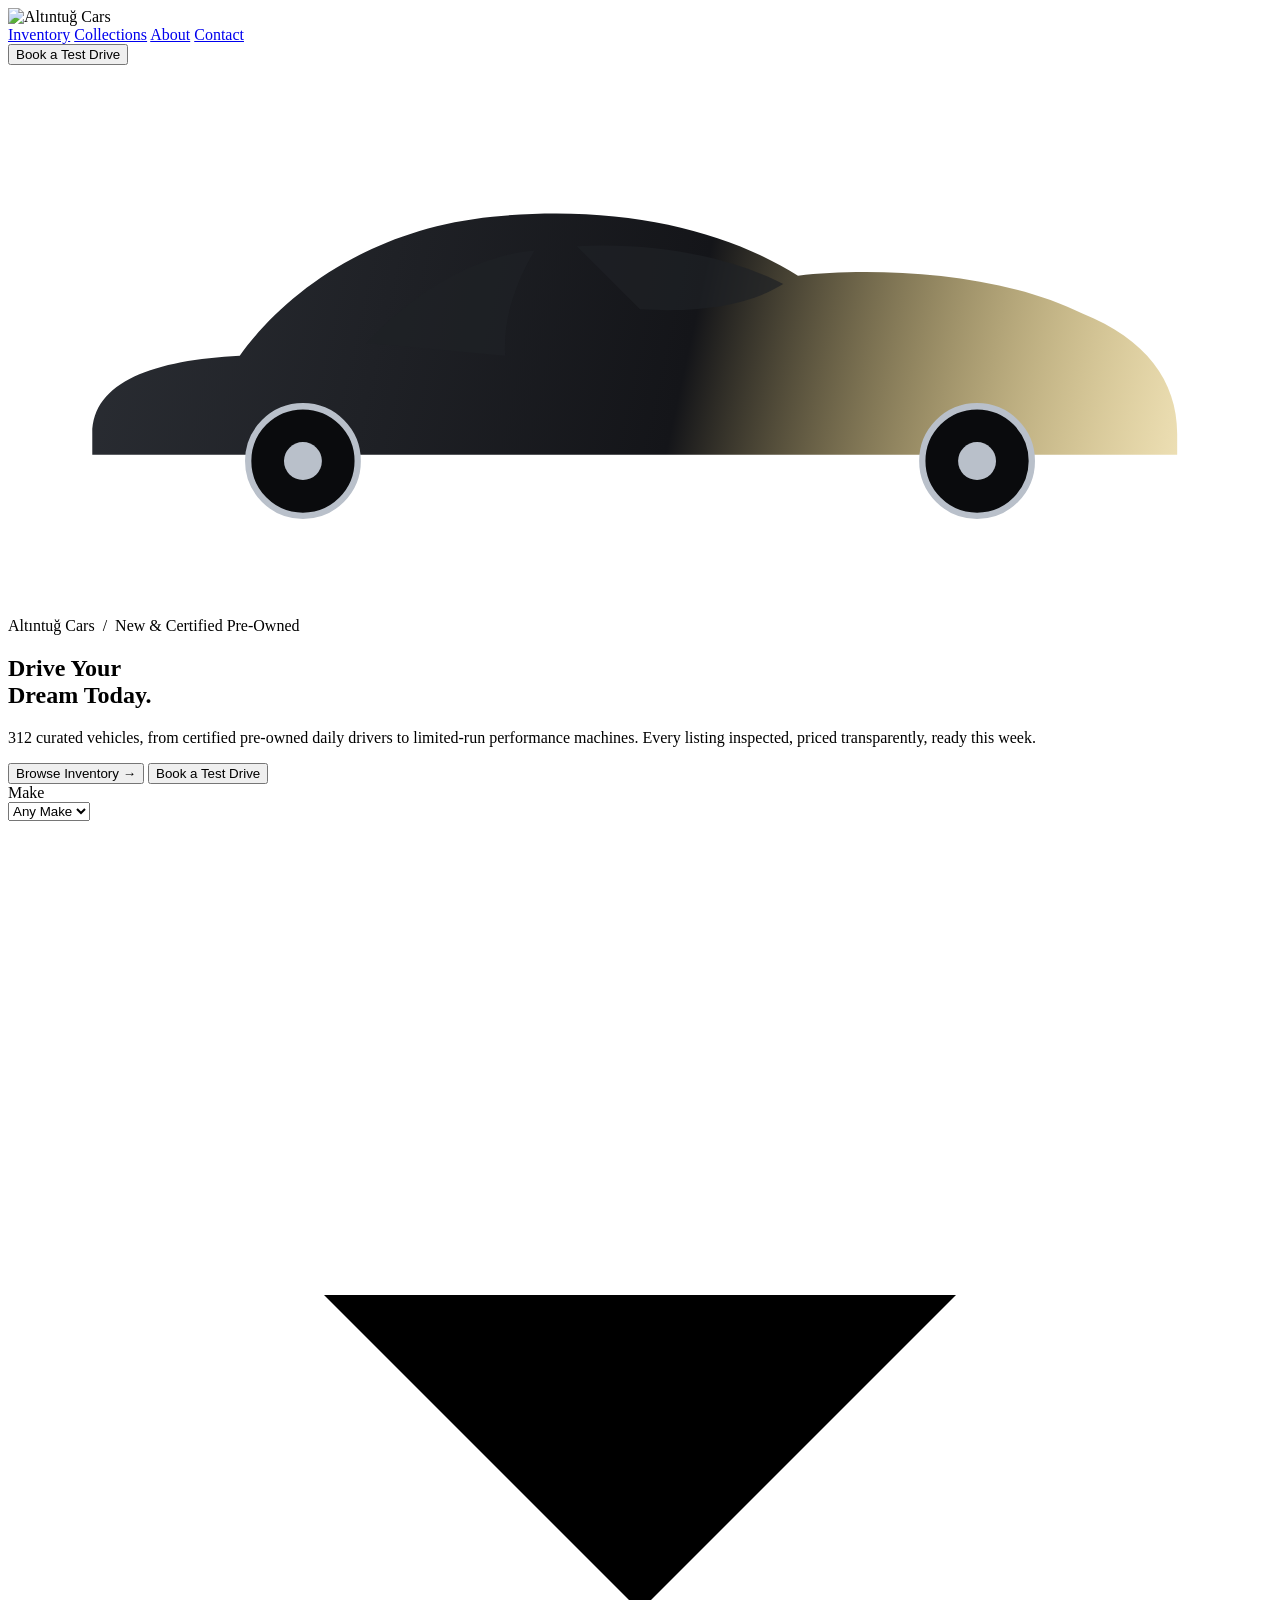
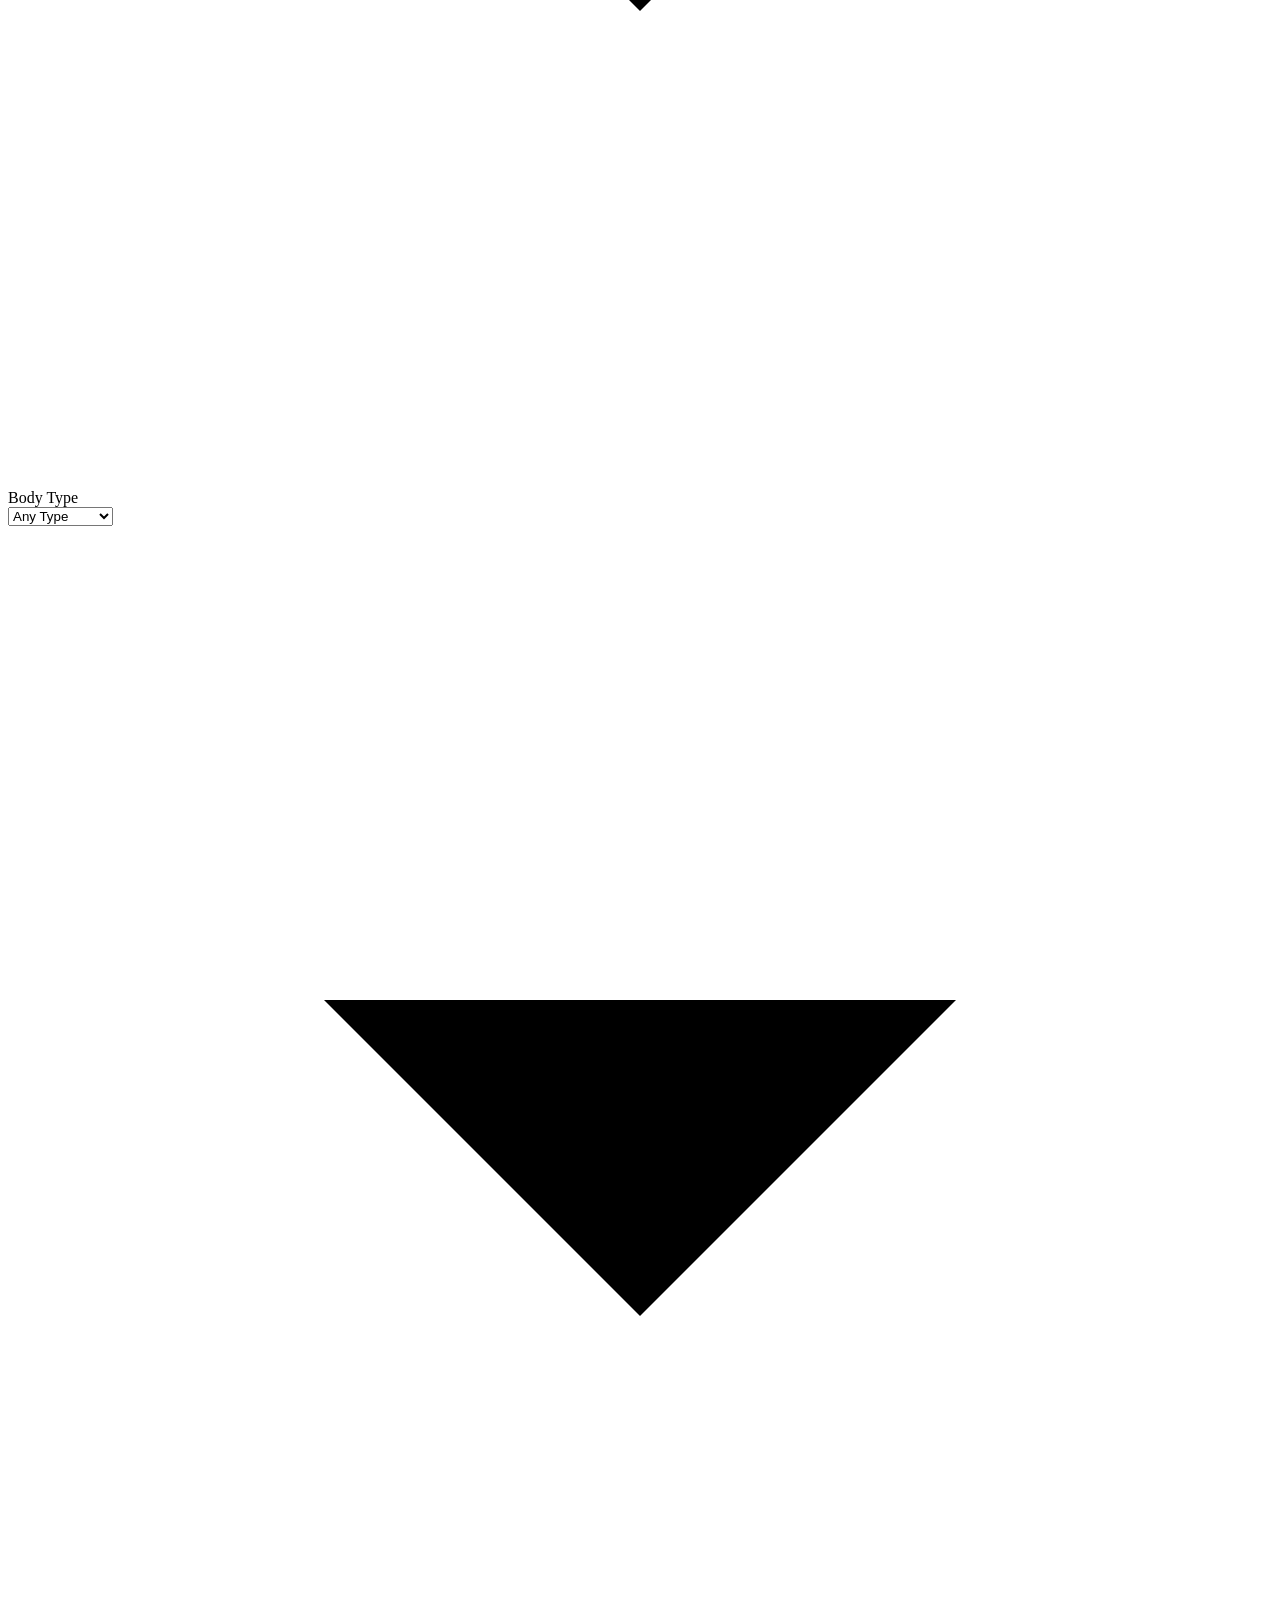
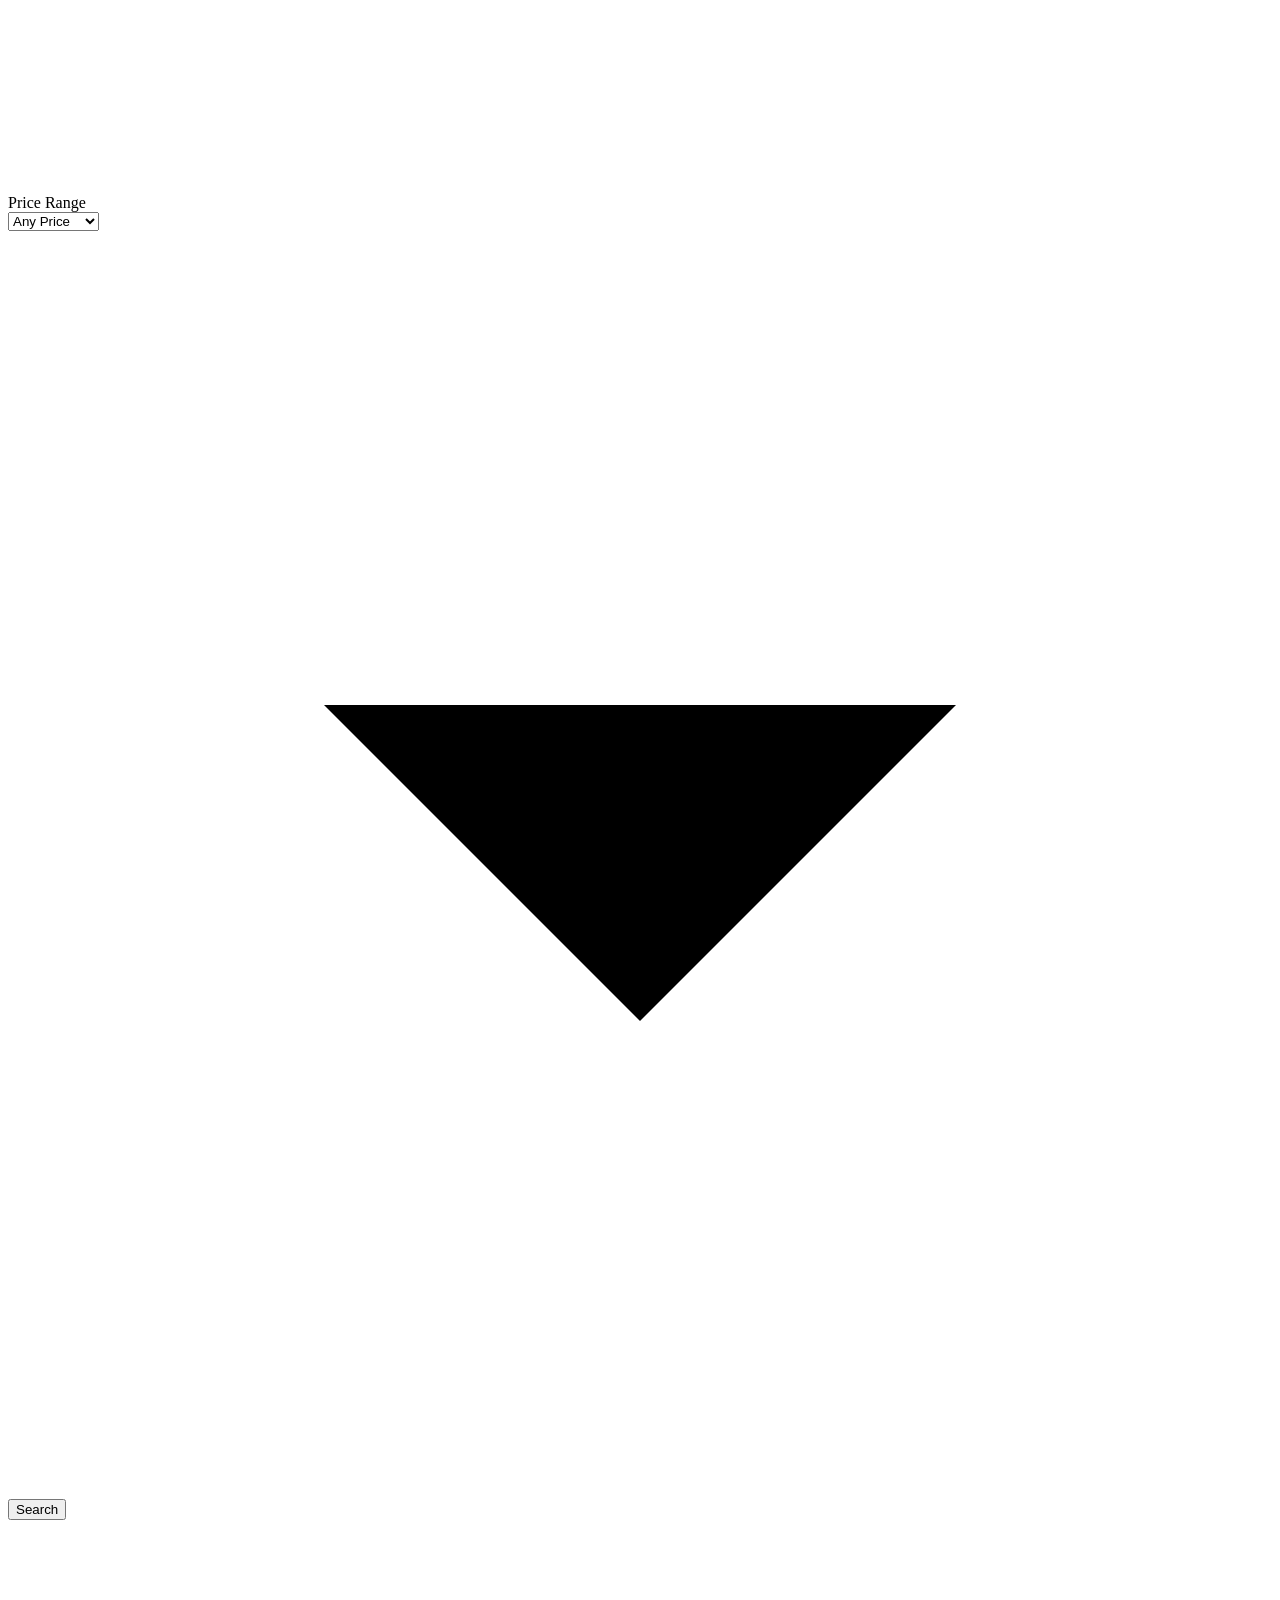
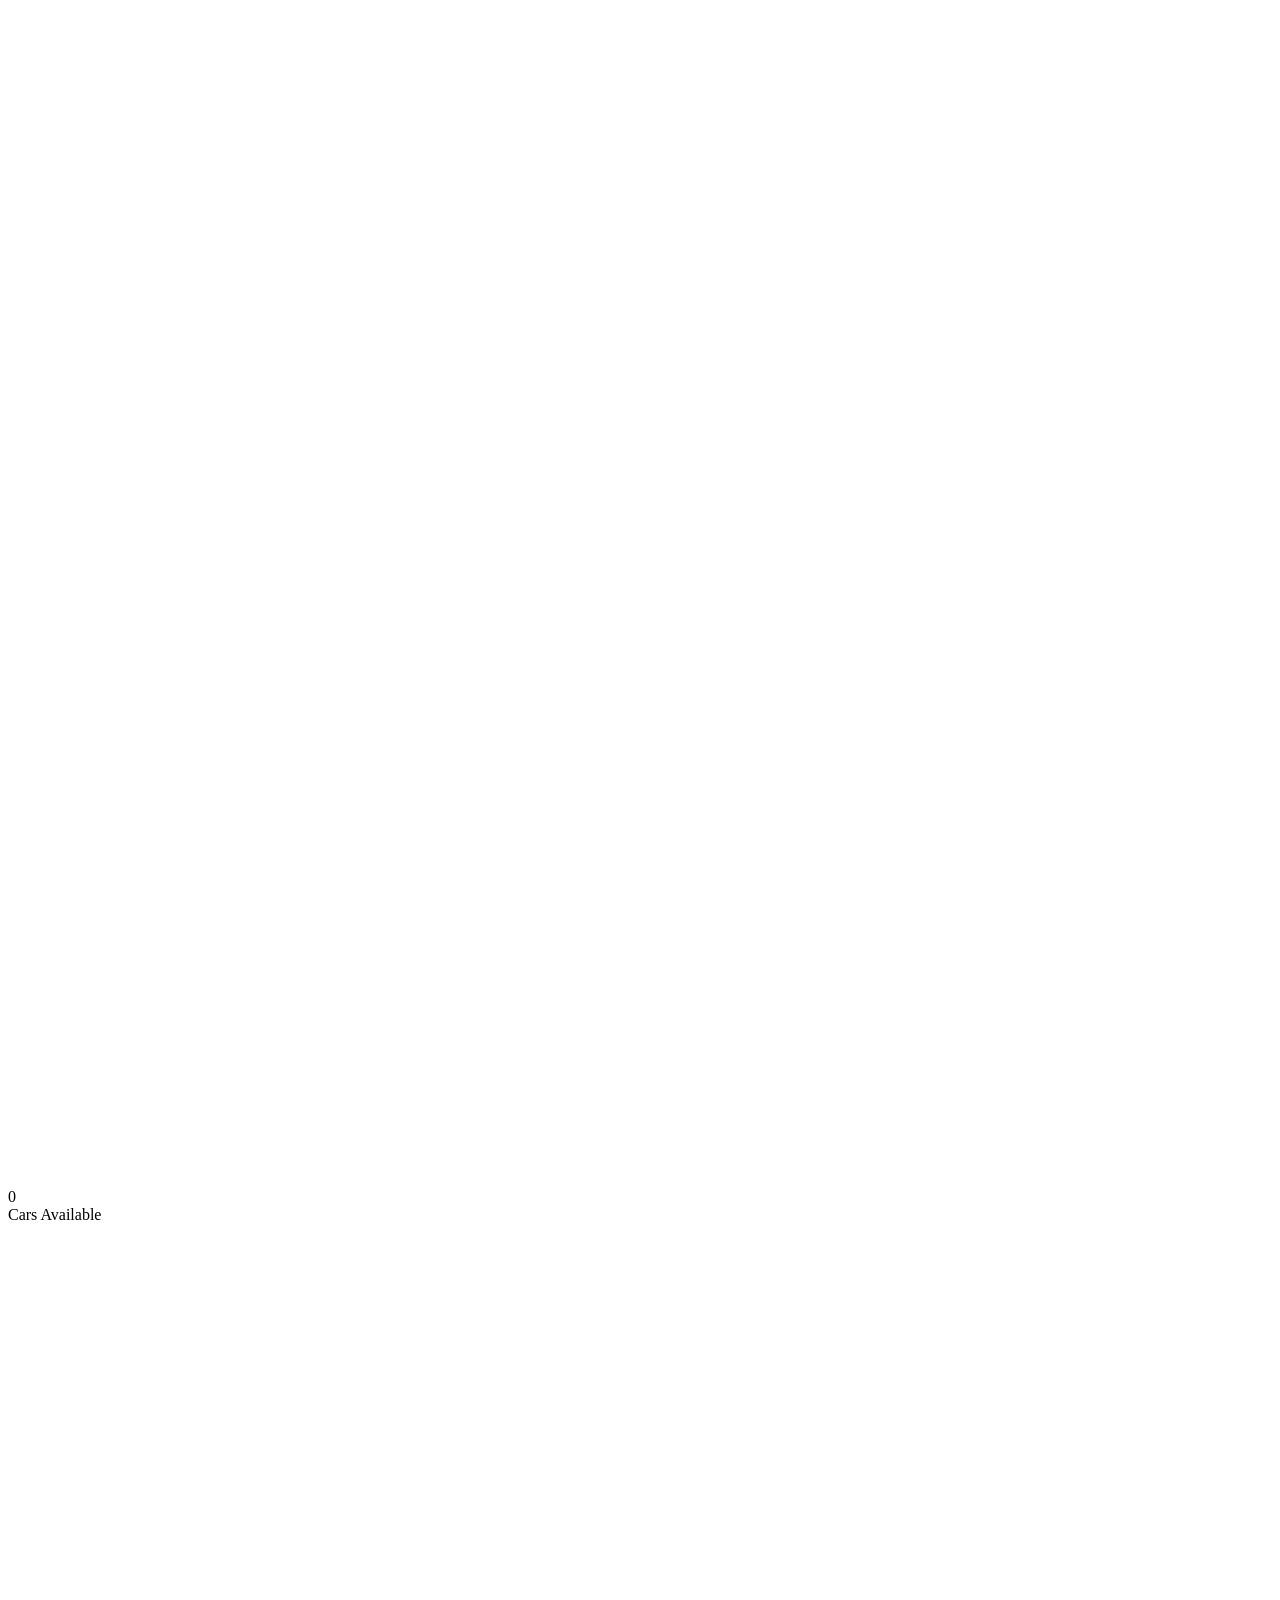
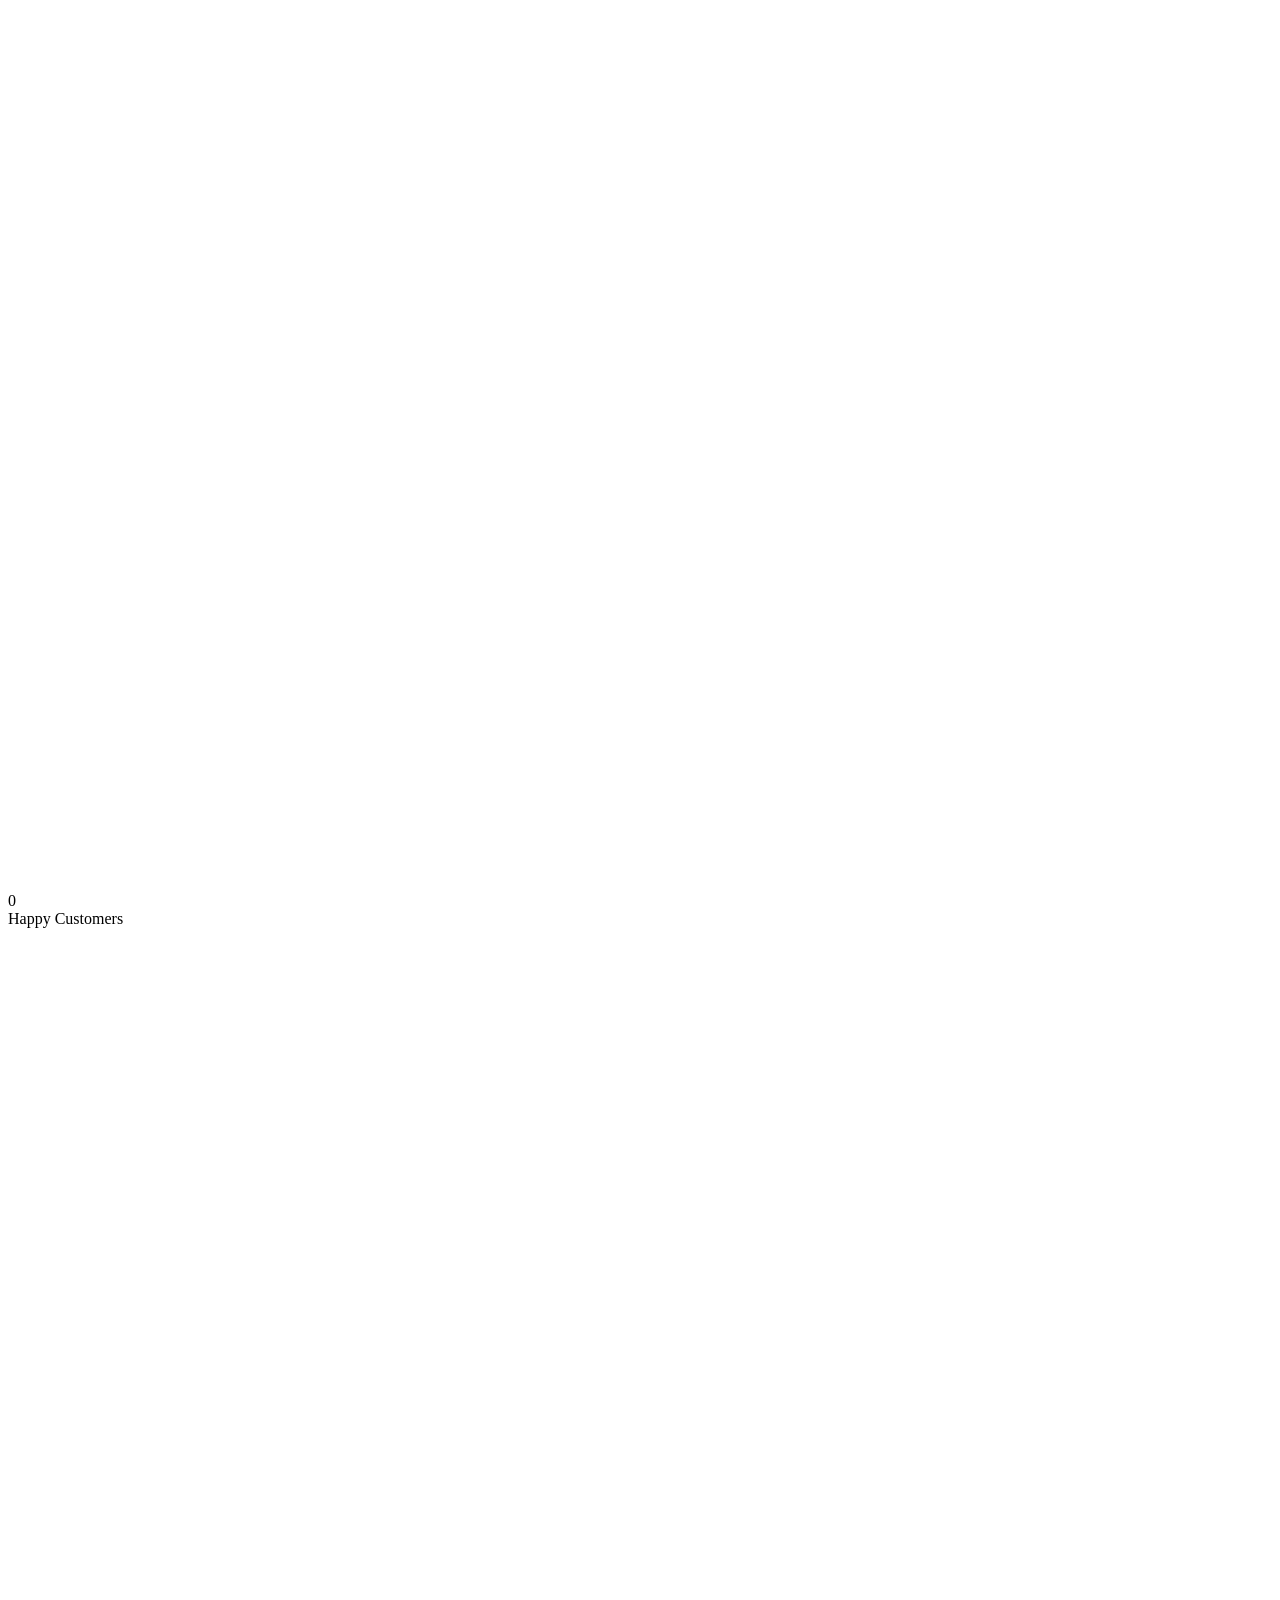
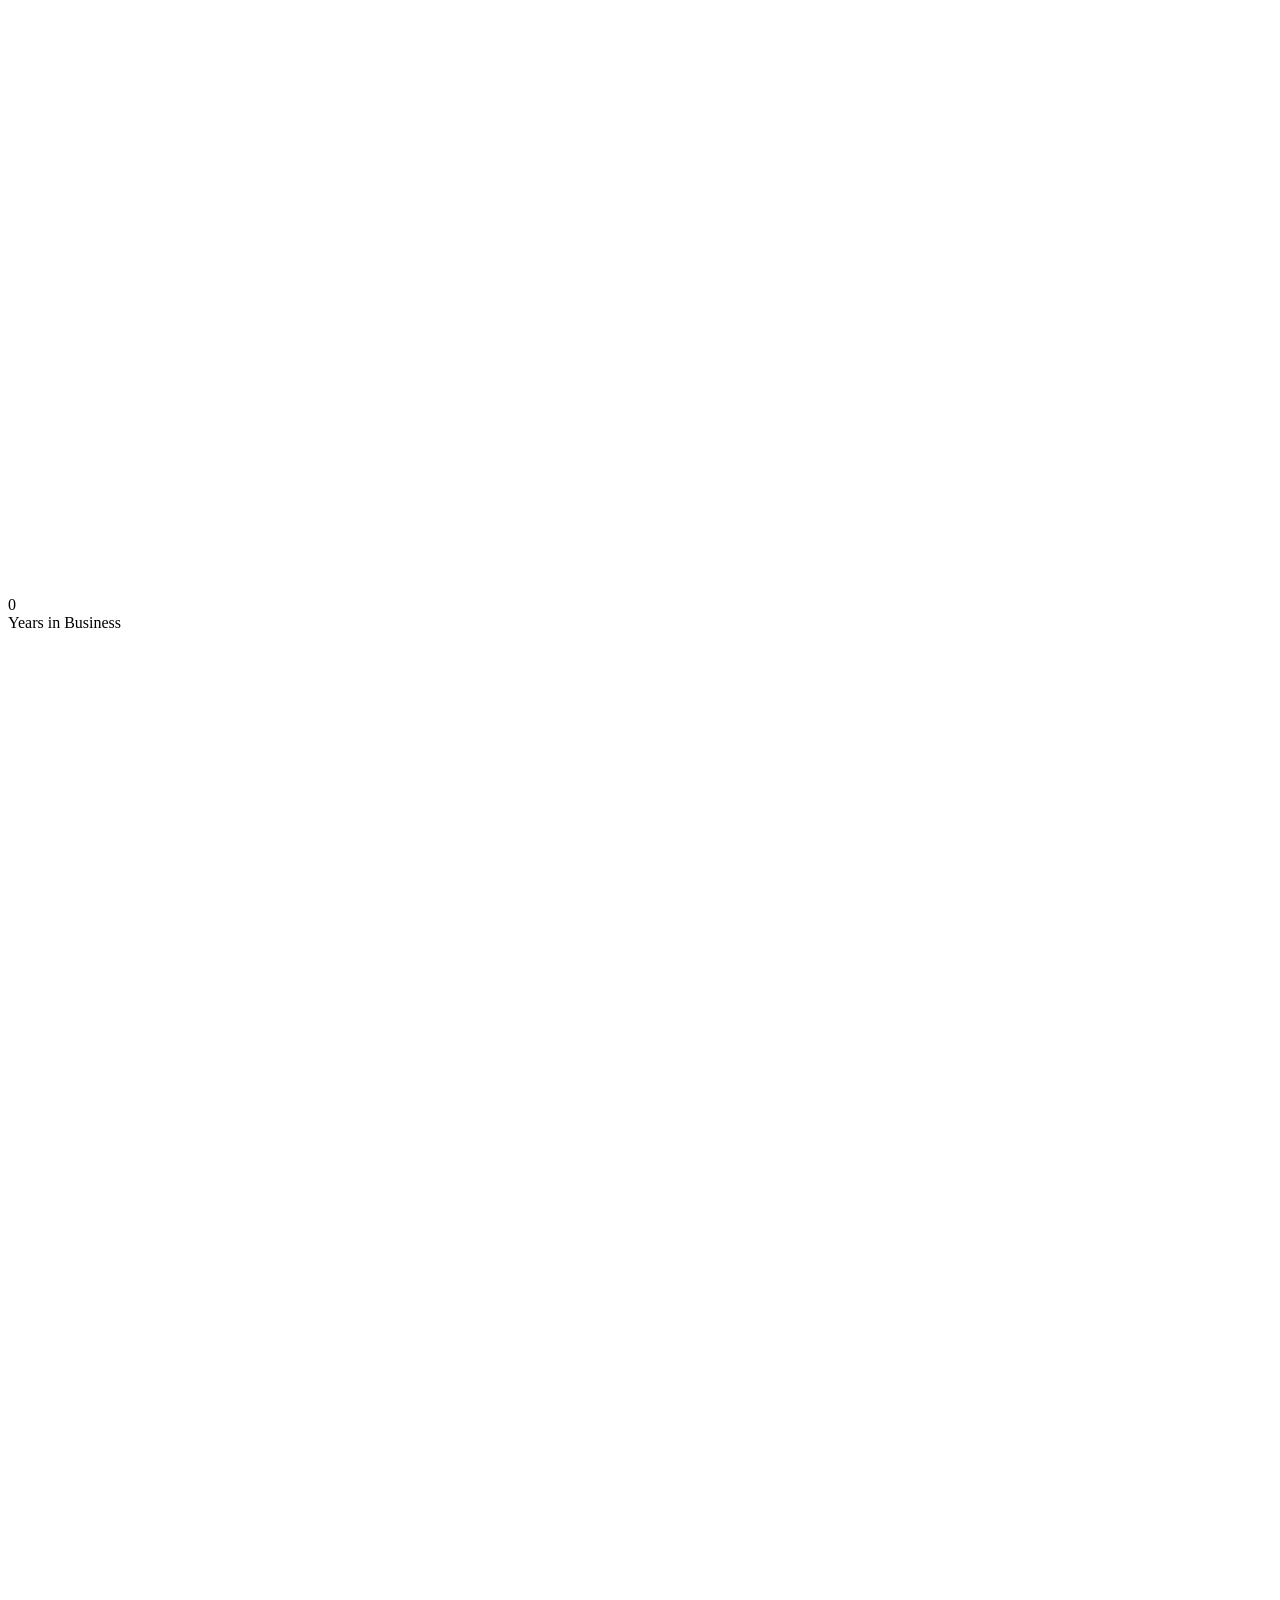
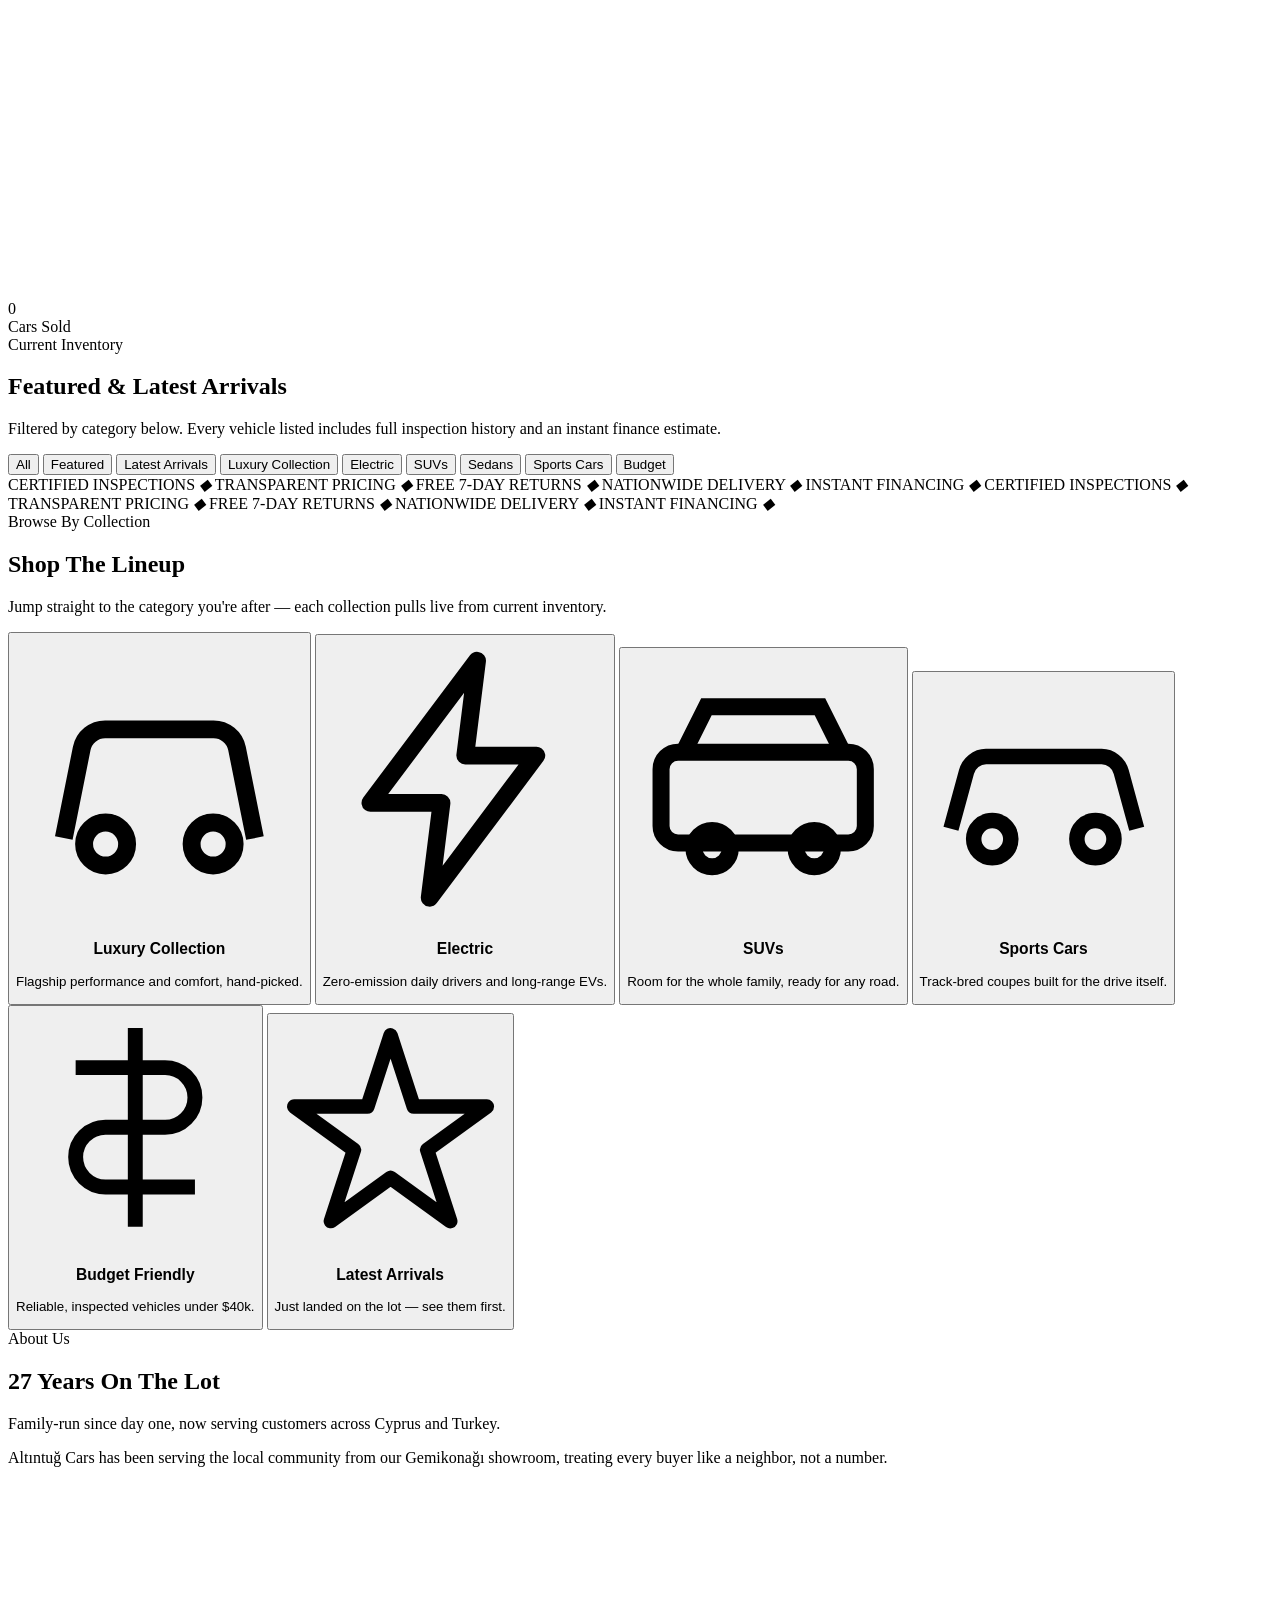
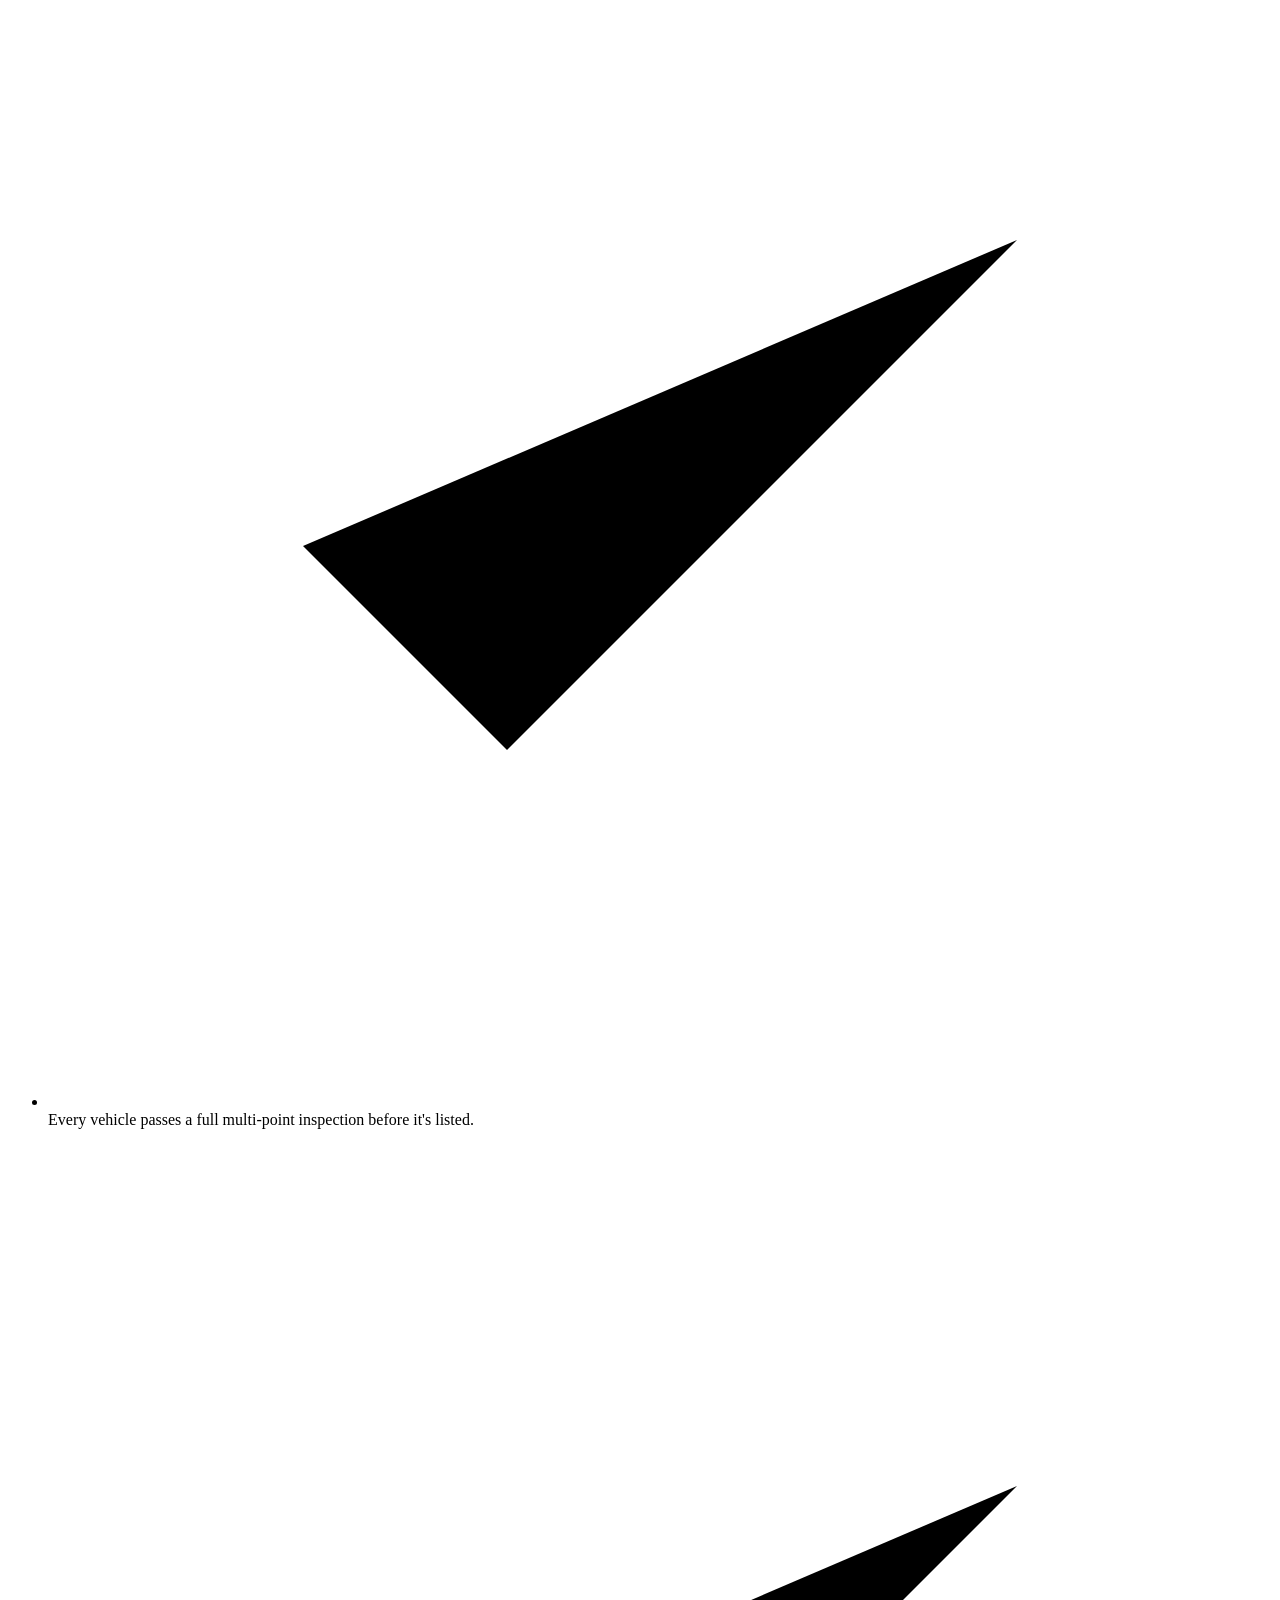
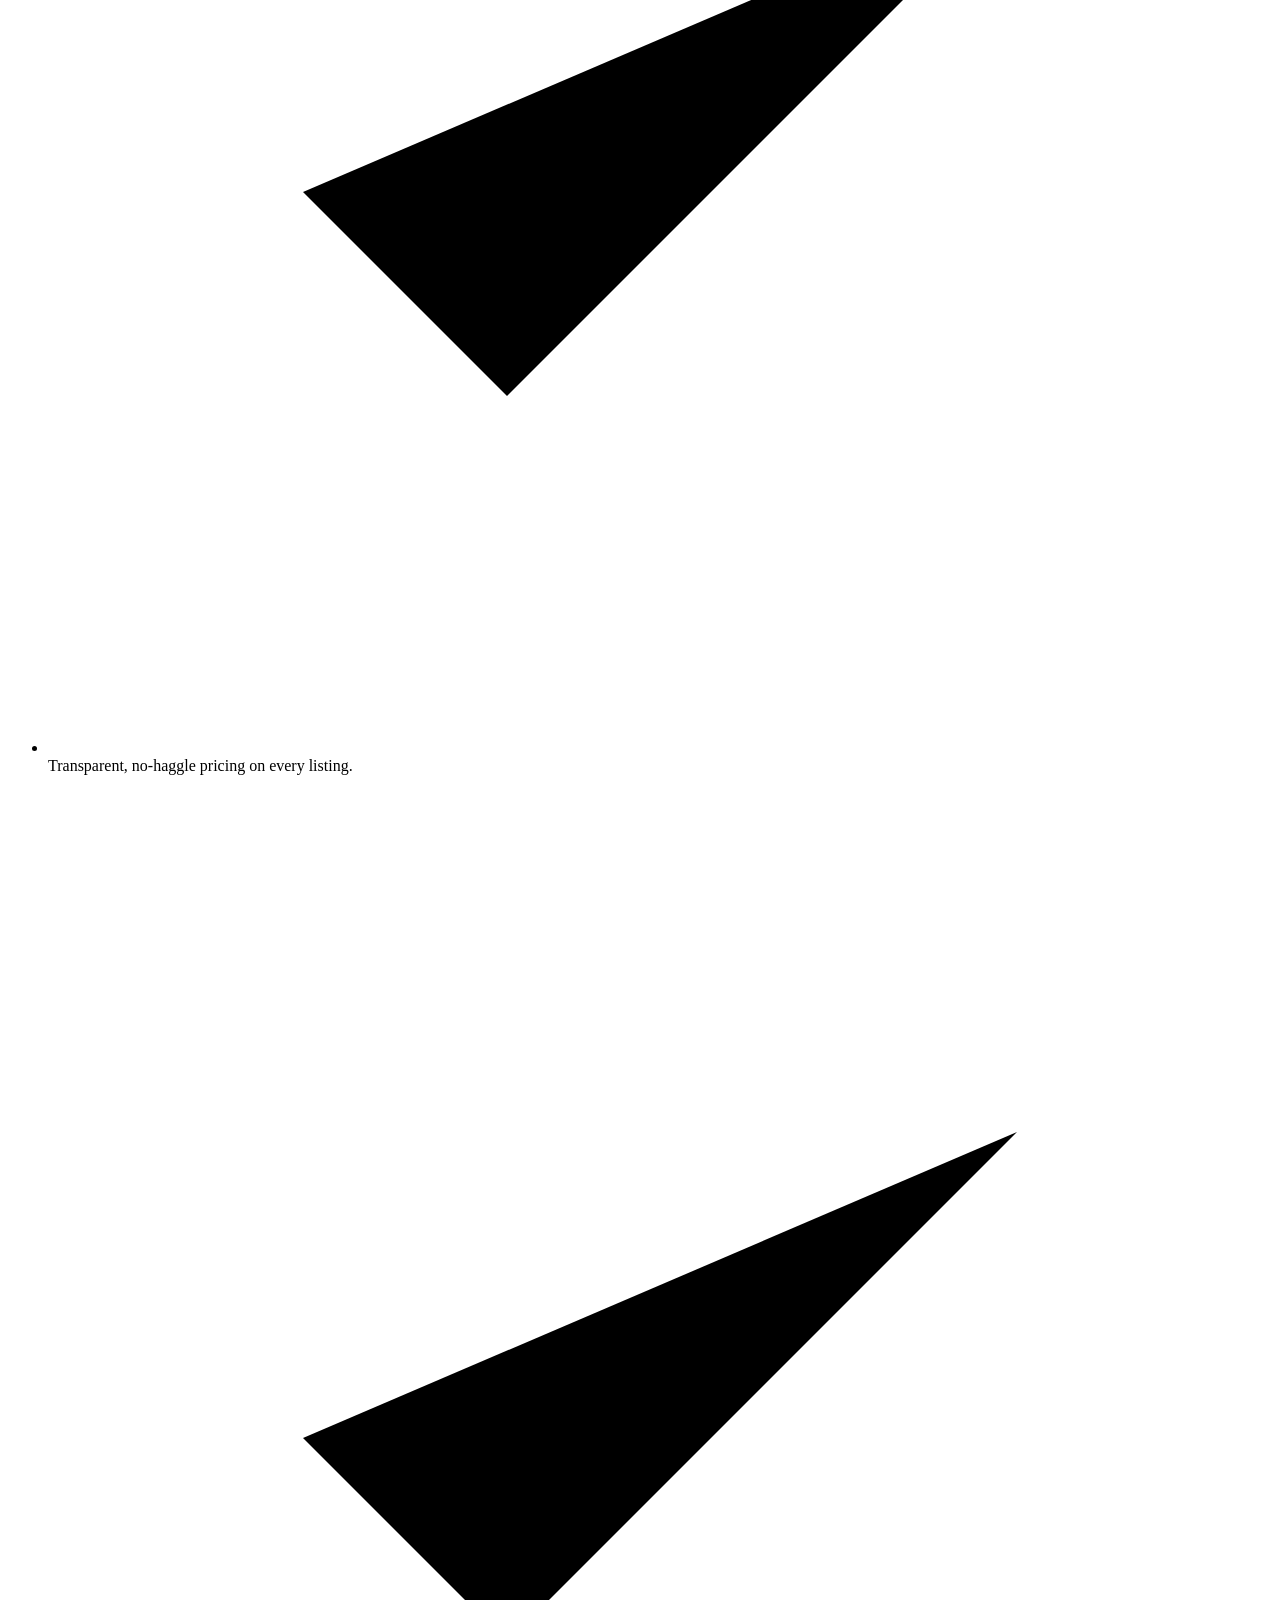
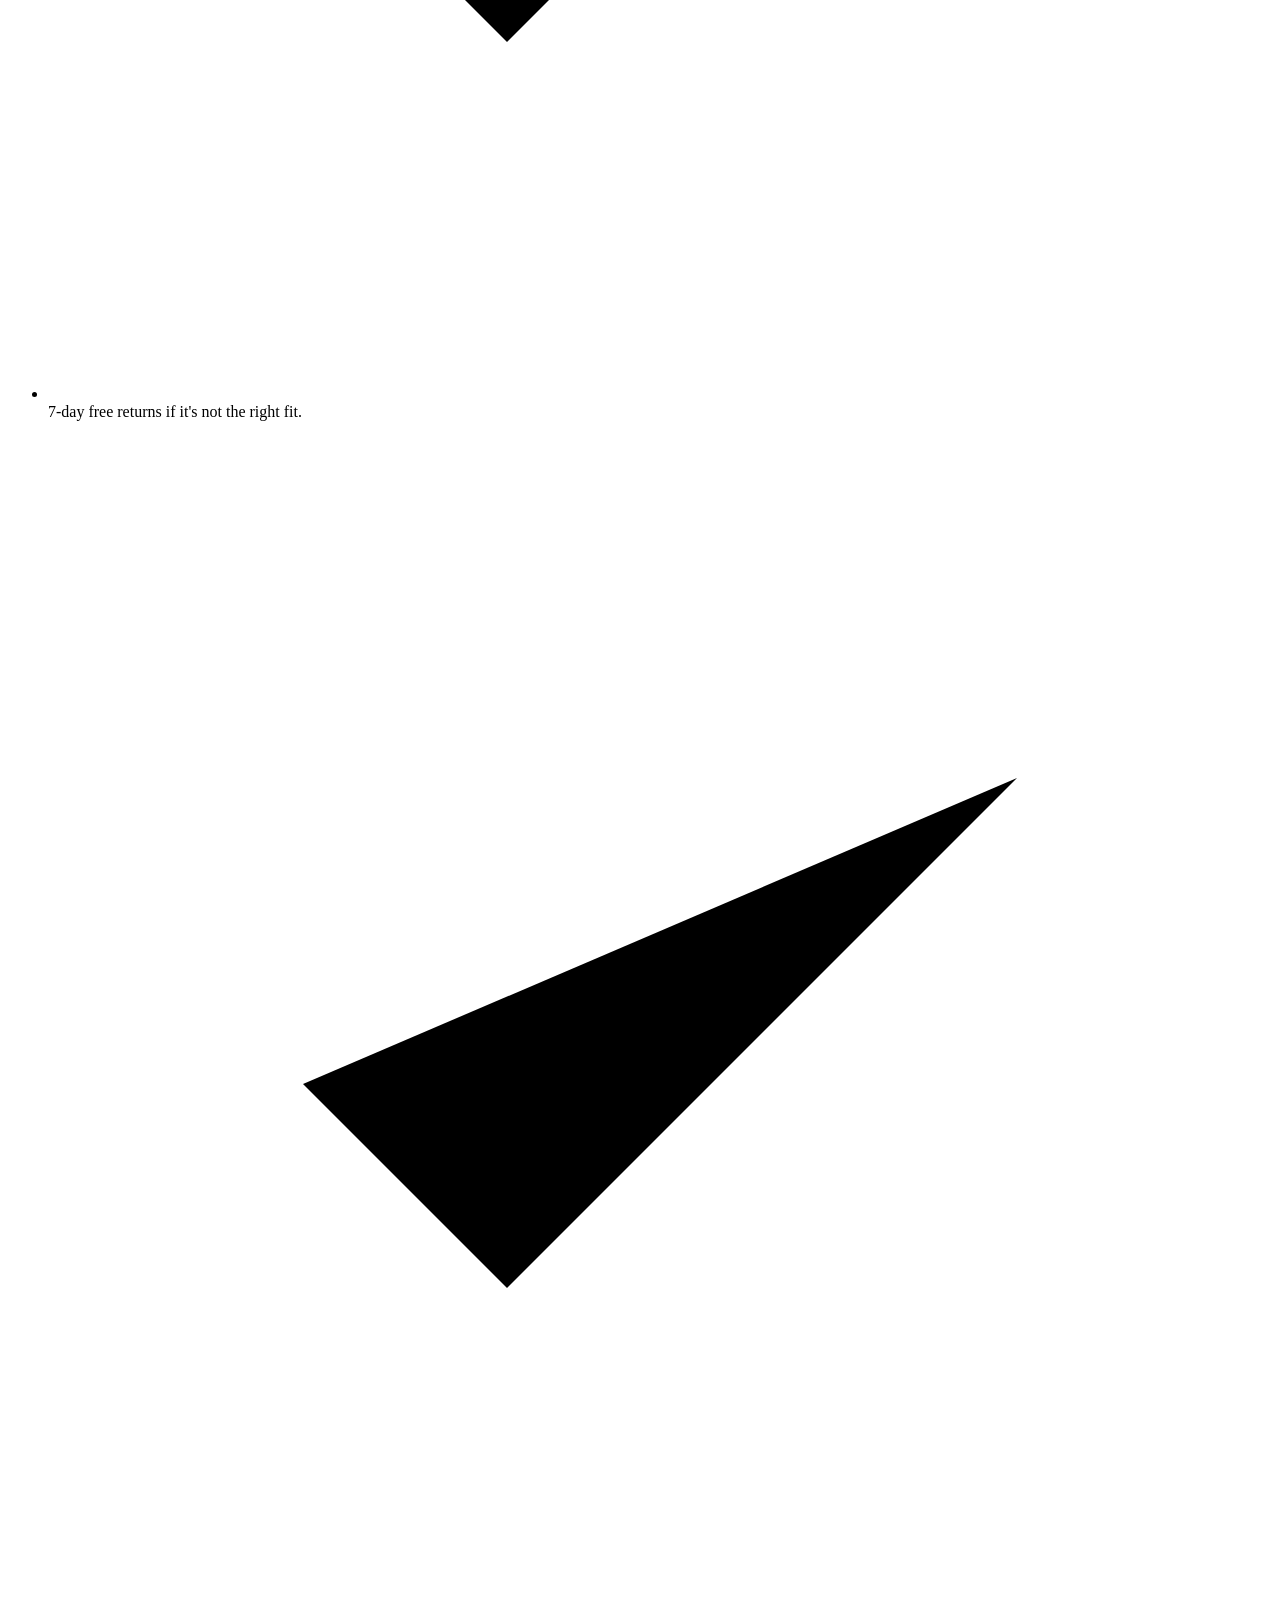
==== index.html @ a1638f18 "Add files via upload" ====
<!DOCTYPE html>
<html lang="en">
<head>
<meta charset="UTF-8">
<meta name="viewport" content="width=device-width, initial-scale=1.0">
<title>Altıntuğ Cars — Drive Your Dream Today</title>
<link rel="preconnect" href="https://fonts.googleapis.com">
<link href="https://fonts.googleapis.com/css2?family=Big+Shoulders+Display:wght@500;600;700;800&family=Inter:wght@400;500;600;700&family=JetBrains+Mono:wght@400;500&display=swap" rel="stylesheet">
<link rel="stylesheet" href="style.css">
</head>
<body>

<nav id="nav">
  <div class="logo"><img src="assets/logo.png" alt="Altıntuğ Cars" class="logo-img"></div>
  <div class="nav-links">
    <a href="#inventory">Inventory</a>
    <a href="#collections">Collections</a>
    <a href="#about">About</a>
    <a href="#contact">Contact</a>
  </div>
  <div class="nav-right">
    <div class="theme-toggle" id="themeToggle"><div class="dot"></div></div>
    <button class="nav-cta" data-action="book-test-drive">Book a Test Drive</button>
  </div>
</nav>

<section class="hero">
  <div class="hero-bg"></div>
  <div class="grid-lines"></div>
  <svg class="hero-silhouette" viewBox="0 0 600 260" fill="none" xmlns="http://www.w3.org/2000/svg">
    <path d="M40 175 C40 150 70 140 110 138 C130 110 170 78 230 72 C290 66 340 78 375 100 C410 96 470 98 510 118 C540 130 555 150 555 175 L555 185 L40 185 Z" fill="url(#carGrad)"/>
    <circle cx="140" cy="188" r="26" fill="#0a0b0d" stroke="#b9c0ca" stroke-width="3"/>
    <circle cx="140" cy="188" r="9" fill="#b9c0ca"/>
    <circle cx="460" cy="188" r="26" fill="#0a0b0d" stroke="#b9c0ca" stroke-width="3"/>
    <circle cx="460" cy="188" r="9" fill="#b9c0ca"/>
    <path d="M170 132 C195 105 225 90 250 88 C240 105 235 122 236 138 Z" fill="#1e2126" opacity="0.7"/>
    <path d="M270 86 C310 84 345 92 368 104 C355 112 335 118 300 116 Z" fill="#1e2126" opacity="0.7"/>
    <defs>
      <linearGradient id="carGrad" x1="40" y1="72" x2="555" y2="185" gradientUnits="userSpaceOnUse">
        <stop stop-color="#2a2d33"/>
        <stop offset="0.55" stop-color="#141519"/>
        <stop offset="1" stop-color="#c9a227" stop-opacity="0.35"/>
      </linearGradient>
    </defs>
  </svg>

  <div class="eyebrow"><span class="bar"></span> Altıntuğ Cars &nbsp;/&nbsp; New &amp; Certified Pre-Owned</div>
  <h1 class="hero-title">Drive Your<br><span class="accent">Dream</span> Today.</h1>
  <p class="hero-sub">312 curated vehicles, from certified pre-owned daily drivers to limited-run performance machines. Every listing inspected, priced transparently, ready this week.</p>
  <div class="hero-actions">
    <button class="btn-primary" data-action="scroll-inventory">Browse Inventory →</button>
    <button class="btn-ghost" data-action="book-test-drive">Book a Test Drive</button>
  </div>

  <div class="search-dock">
    <div class="search-field">
      <label for="fMake">Make</label>
      <div class="select-wrap">
        <select id="fMake">
          <option value="">Any Make</option>
          <option>Meridian</option>
          <option>Arclight</option>
          <option>Voss</option>
          <option>Halcyon</option>
        </select>
        <svg class="select-arrow" viewBox="0 0 24 24"><path d="M6 9l6 6 6-6"/></svg>
      </div>
    </div>
    <div class="search-field">
      <label for="fBody">Body Type</label>
      <div class="select-wrap">
        <select id="fBody">
          <option value="">Any Type</option>
          <option value="sedan">Sedan</option>
          <option value="suv">SUV</option>
          <option value="sport">Coupe / Sport</option>
          <option value="ev">Electric</option>
        </select>
        <svg class="select-arrow" viewBox="0 0 24 24"><path d="M6 9l6 6 6-6"/></svg>
      </div>
    </div>
    <div class="search-field">
      <label for="fPrice">Price Range</label>
      <div class="select-wrap">
        <select id="fPrice">
          <option value="">Any Price</option>
          <option value="0-40000">Under $40k</option>
          <option value="40000-80000">$40k–$80k</option>
          <option value="80000-999999">$80k+</option>
        </select>
        <svg class="select-arrow" viewBox="0 0 24 24"><path d="M6 9l6 6 6-6"/></svg>
      </div>
    </div>
    <button class="search-go" id="searchGo">Search</button>
  </div>
</section>

<div class="cluster">
  <div class="gauge">
    <div class="gauge-ticks">
      <svg viewBox="0 0 64 64"><path d="M6 32 A26 26 0 0 1 58 32" stroke="var(--line)" stroke-width="2" fill="none"/><path d="M6 32 A26 26 0 0 1 58 32" stroke="var(--red)" stroke-width="2" fill="none" stroke-dasharray="82" stroke-dashoffset="10"/></svg>
    </div>
    <div class="gauge-value mono" data-count="312">0</div>
    <div class="gauge-label">Cars Available</div>
  </div>
  <div class="gauge">
    <div class="gauge-ticks">
      <svg viewBox="0 0 64 64"><path d="M6 32 A26 26 0 0 1 58 32" stroke="var(--line)" stroke-width="2" fill="none"/><path d="M6 32 A26 26 0 0 1 58 32" stroke="var(--blue)" stroke-width="2" fill="none" stroke-dasharray="82" stroke-dashoffset="6"/></svg>
    </div>
    <div class="gauge-value mono" data-count="18400" data-suffix="+">0</div>
    <div class="gauge-label">Happy Customers</div>
  </div>
  <div class="gauge">
    <div class="gauge-ticks">
      <svg viewBox="0 0 64 64"><path d="M6 32 A26 26 0 0 1 58 32" stroke="var(--line)" stroke-width="2" fill="none"/><path d="M6 32 A26 26 0 0 1 58 32" stroke="var(--red)" stroke-width="2" fill="none" stroke-dasharray="82" stroke-dashoffset="60"/></svg>
    </div>
    <div class="gauge-value mono" data-count="27">0</div>
    <div class="gauge-label">Years in Business</div>
  </div>
  <div class="gauge">
    <div class="gauge-ticks">
      <svg viewBox="0 0 64 64"><path d="M6 32 A26 26 0 0 1 58 32" stroke="var(--line)" stroke-width="2" fill="none"/><path d="M6 32 A26 26 0 0 1 58 32" stroke="var(--blue)" stroke-width="2" fill="none" stroke-dasharray="82" stroke-dashoffset="14"/></svg>
    </div>
    <div class="gauge-value mono" data-count="41200" data-suffix="+">0</div>
    <div class="gauge-label">Cars Sold</div>
  </div>
</div>

<section class="section" id="inventory">
  <div class="section-head">
    <div>
      <span class="section-eyebrow">Current Inventory</span>
      <h2 class="section-title">Featured &amp; Latest Arrivals</h2>
    </div>
    <p class="section-desc">Filtered by category below. Every vehicle listed includes full inspection history and an instant finance estimate.</p>
  </div>

  <div class="tabs" id="tabs">
    <button class="tab active" data-filter="all">All</button>
    <button class="tab" data-filter="featured">Featured</button>
    <button class="tab" data-filter="new">Latest Arrivals</button>
    <button class="tab" data-filter="luxury">Luxury Collection</button>
    <button class="tab" data-filter="ev">Electric</button>
    <button class="tab" data-filter="suv">SUVs</button>
    <button class="tab" data-filter="sedan">Sedans</button>
    <button class="tab" data-filter="sport">Sports Cars</button>
    <button class="tab" data-filter="budget">Budget</button>
  </div>

  <div class="grid" id="grid"></div>
</section>

<div class="marquee-wrap">
  <div class="marquee">
    <span>CERTIFIED INSPECTIONS <i>◆</i> TRANSPARENT PRICING <i>◆</i> FREE 7-DAY RETURNS <i>◆</i> NATIONWIDE DELIVERY <i>◆</i> INSTANT FINANCING <i>◆</i></span>
    <span>CERTIFIED INSPECTIONS <i>◆</i> TRANSPARENT PRICING <i>◆</i> FREE 7-DAY RETURNS <i>◆</i> NATIONWIDE DELIVERY <i>◆</i> INSTANT FINANCING <i>◆</i></span>
  </div>
</div>

<section class="section" id="collections">
  <div class="section-head">
    <div>
      <span class="section-eyebrow">Browse By Collection</span>
      <h2 class="section-title">Shop The Lineup</h2>
    </div>
    <p class="section-desc">Jump straight to the category you're after — each collection pulls live from current inventory.</p>
  </div>

  <div class="collections-grid" id="collectionsGrid">
    <button class="collection-card" data-filter="luxury">
      <svg viewBox="0 0 24 24"><path d="M4 17l1.5-7.5a2 2 0 011.96-1.6h9.08a2 2 0 011.96 1.6L20 17" fill="none" stroke="currentColor" stroke-width="1.5"/><circle cx="7.5" cy="17.5" r="1.8" fill="none" stroke="currentColor" stroke-width="1.5"/><circle cx="16.5" cy="17.5" r="1.8" fill="none" stroke="currentColor" stroke-width="1.5"/></svg>
      <h3>Luxury Collection</h3>
      <p>Flagship performance and comfort, hand-picked.</p>
    </button>
    <button class="collection-card" data-filter="ev">
      <svg viewBox="0 0 24 24"><path d="M13 2L4 14h6l-1 8 9-12h-6l1-8z" fill="none" stroke="currentColor" stroke-width="1.5" stroke-linejoin="round"/></svg>
      <h3>Electric</h3>
      <p>Zero-emission daily drivers and long-range EVs.</p>
    </button>
    <button class="collection-card" data-filter="suv">
      <svg viewBox="0 0 24 24"><rect x="3" y="9" width="18" height="8" rx="1.5" fill="none" stroke="currentColor" stroke-width="1.5"/><path d="M5 9l2-4h10l2 4" fill="none" stroke="currentColor" stroke-width="1.5"/><circle cx="7.5" cy="17.5" r="1.6" fill="none" stroke="currentColor" stroke-width="1.5"/><circle cx="16.5" cy="17.5" r="1.6" fill="none" stroke="currentColor" stroke-width="1.5"/></svg>
      <h3>SUVs</h3>
      <p>Room for the whole family, ready for any road.</p>
    </button>
    <button class="collection-card" data-filter="sport">
      <svg viewBox="0 0 24 24"><path d="M3 15l1.5-5.5A2 2 0 016.4 8h11.2a2 2 0 011.9 1.5L21 15" fill="none" stroke="currentColor" stroke-width="1.5"/><circle cx="7" cy="16" r="1.8" fill="none" stroke="currentColor" stroke-width="1.5"/><circle cx="17" cy="16" r="1.8" fill="none" stroke="currentColor" stroke-width="1.5"/></svg>
      <h3>Sports Cars</h3>
      <p>Track-bred coupes built for the drive itself.</p>
    </button>
    <button class="collection-card" data-filter="budget">
      <svg viewBox="0 0 24 24"><path d="M12 2v20M6 6h9a3 3 0 010 6H9a3 3 0 000 6h9" fill="none" stroke="currentColor" stroke-width="1.5"/></svg>
      <h3>Budget Friendly</h3>
      <p>Reliable, inspected vehicles under $40k.</p>
    </button>
    <button class="collection-card" data-filter="new">
      <svg viewBox="0 0 24 24"><path d="M12 2l2.4 7.4H22l-6.2 4.5 2.4 7.4L12 16.8l-6.2 4.5 2.4-7.4L2 9.4h7.6z" fill="none" stroke="currentColor" stroke-width="1.5" stroke-linejoin="round"/></svg>
      <h3>Latest Arrivals</h3>
      <p>Just landed on the lot — see them first.</p>
    </button>
  </div>
</section>

<section class="section" id="about">
  <div class="section-head">
    <div>
      <span class="section-eyebrow">About Us</span>
      <h2 class="section-title">27 Years On The Lot</h2>
    </div>
    <p class="section-desc">Family-run since day one, now serving customers across Cyprus and Turkey.</p>
  </div>

  <div class="about-grid">
    <p class="about-lead">Altıntuğ Cars has been serving the local community from our Gemikonağı showroom, treating every buyer like a neighbor, not a number.</p>
    <ul class="about-points">
      <li><span class="check"><svg viewBox="0 0 24 24"><path d="M5 13l4 4L19 7"/></svg></span> Every vehicle passes a full multi-point inspection before it's listed.</li>
      <li><span class="check"><svg viewBox="0 0 24 24"><path d="M5 13l4 4L19 7"/></svg></span> Transparent, no-haggle pricing on every listing.</li>
      <li><span class="check"><svg viewBox="0 0 24 24"><path d="M5 13l4 4L19 7"/></svg></span> 7-day free returns if it's not the right fit.</li>
      <li><span class="check"><svg viewBox="0 0 24 24"><path d="M5 13l4 4L19 7"/></svg></span> In-house financing with same-day approvals.</li>
    </ul>
  </div>
</section>

<section class="section" id="contact">
  <div class="section-head">
    <div>
      <span class="section-eyebrow">Get in Touch</span>
      <h2 class="section-title">Visit or Message Us</h2>
    </div>
    <p class="section-desc">Reach the showroom directly, or drop by in person — find us on the map below.</p>
  </div>

  <div class="contact-grid">
    <div class="contact-info">
      <div class="social-row">
        <a class="social-btn whatsapp" href="https://wa.me/905488675432" target="_blank" rel="noopener">
          <svg viewBox="0 0 24 24"><path d="M17.5 14.4c-.3-.1-1.7-.9-2-1-.3-.1-.5-.1-.7.1-.2.3-.7 1-.9 1.2-.2.2-.3.2-.6.1-.3-.1-1.2-.4-2.3-1.4-.9-.8-1.4-1.7-1.6-2-.2-.3 0-.5.1-.6.1-.1.3-.3.4-.5.1-.1.2-.3.3-.5.1-.2 0-.4 0-.5C10.1 9 9.6 7.8 9.4 7.3c-.2-.4-.4-.4-.6-.4h-.5c-.2 0-.5.1-.7.3-.3.3-1 1-1 2.4s1 2.8 1.2 3c.1.2 2 3 4.8 4.3.7.3 1.2.5 1.6.6.7.2 1.3.2 1.8.1.5-.1 1.7-.7 1.9-1.3.2-.7.2-1.2.2-1.3-.1-.2-.3-.2-.6-.4z"/><path d="M12 2a10 10 0 00-8.5 15.3L2 22l4.8-1.5A10 10 0 1012 2z"/></svg>
          <span>WhatsApp</span>
        </a>
        <a class="social-btn instagram" href="https://instagram.com/altintugcars" target="_blank" rel="noopener">
          <svg viewBox="0 0 24 24"><rect x="3" y="3" width="18" height="18" rx="5"/><circle cx="12" cy="12" r="4"/><circle cx="17.5" cy="6.5" r="1.1" fill="currentColor" stroke="none"/></svg>
          <span>Instagram</span>
        </a>
        <a class="social-btn facebook" href="https://facebook.com/altintugcars" target="_blank" rel="noopener">
          <svg viewBox="0 0 24 24"><path d="M14 9h3V6h-3c-1.7 0-3 1.3-3 3v2H9v3h2v6h3v-6h2.5l.5-3H14V9c0-.3.2-.5.5-.5H14V9z"/></svg>
          <span>Facebook</span>
        </a>
      </div>

      <div class="info-block">
        <h4>Phone</h4>
        <a href="tel:+905488675432">+90 548 867 54 32</a>
      </div>
      <div class="info-block">
        <h4>Email</h4>
        <a href="mailto:hello@altintugcars.com">hello@altintugcars.com</a>
      </div>
      <div class="info-block">
        <h4>Hours</h4>
        <p>Mon–Sat, 09:00–19:00</p>
      </div>

      <div class="info-block">
        <h4>Showroom</h4>
        <a href="https://www.google.com/maps?q=4RQH%2BRQ%20Gemikona%C4%9F%C4%B1&output=embed" target="_blank" rel="noopener">Gemikonağı, Northern Cyprus</a>
      </div>
    </div>

    <div class="map-wrap">
      <iframe id="mapFrame"
        src="https://www.google.com/maps?q=4RQH%2BRQ%20Gemikona%C4%9F%C4%B1&output=embed"
        loading="lazy" referrerpolicy="no-referrer-when-downgrade" allowfullscreen></iframe>
    </div>
  </div>
</section>

<footer>
  <div class="footer-top">
    <h2 class="footer-title">Ready to find<br>your next drive?</h2>
    <button class="btn-primary" data-action="scroll-inventory">Browse Full Inventory →</button>
  </div>
  <div class="footer-cols">
    <div class="footer-col">
      <h4>Shop</h4>
      <a href="#">New Vehicles</a>
      <a href="#">Certified Pre-Owned</a>
      <a href="#">Electric</a>
    </div>
    <div class="footer-col">
      <h4>Dealership</h4>
      <a href="#">About Altıntuğ Cars</a>
      <a href="#contact">Locations</a>
      <a href="#">Careers</a>
      <a href="#">Blog</a>
    </div>
    <div class="footer-col">
      <h4>Contact</h4>
      <a href="tel:+905488675432">+90 548 867 54 32</a>
      <a href="mailto:hello@altintugcars.com">hello@altintugcars.com</a>
      <a href="#contact">Gemikonağı Showroom</a>
    </div>
  </div>
  <div class="footer-bottom">
    <span>© 2026 Altıntuğ Cars. All rights reserved.</span>
    <span>Privacy · Cookie Preferences · Terms</span>
  </div>
</footer>

<!-- ---------- MODAL ---------- -->
<div class="modal-overlay" id="modalOverlay">
  <div class="modal" id="modalBody"></div>
</div>

<!-- ---------- COMPARE TRAY ---------- -->
<div class="compare-tray" id="compareTray">
  <div class="compare-tray-items" id="compareItems"></div>
  <button class="compare-tray-cta" id="compareGo">Compare (<span id="compareCount">0</span>)</button>
  <button class="compare-tray-clear" id="compareClear" title="Clear">✕</button>
</div>

<div class="toast" id="toast"></div>

<script src="script.js"></script>
</body>
</html>
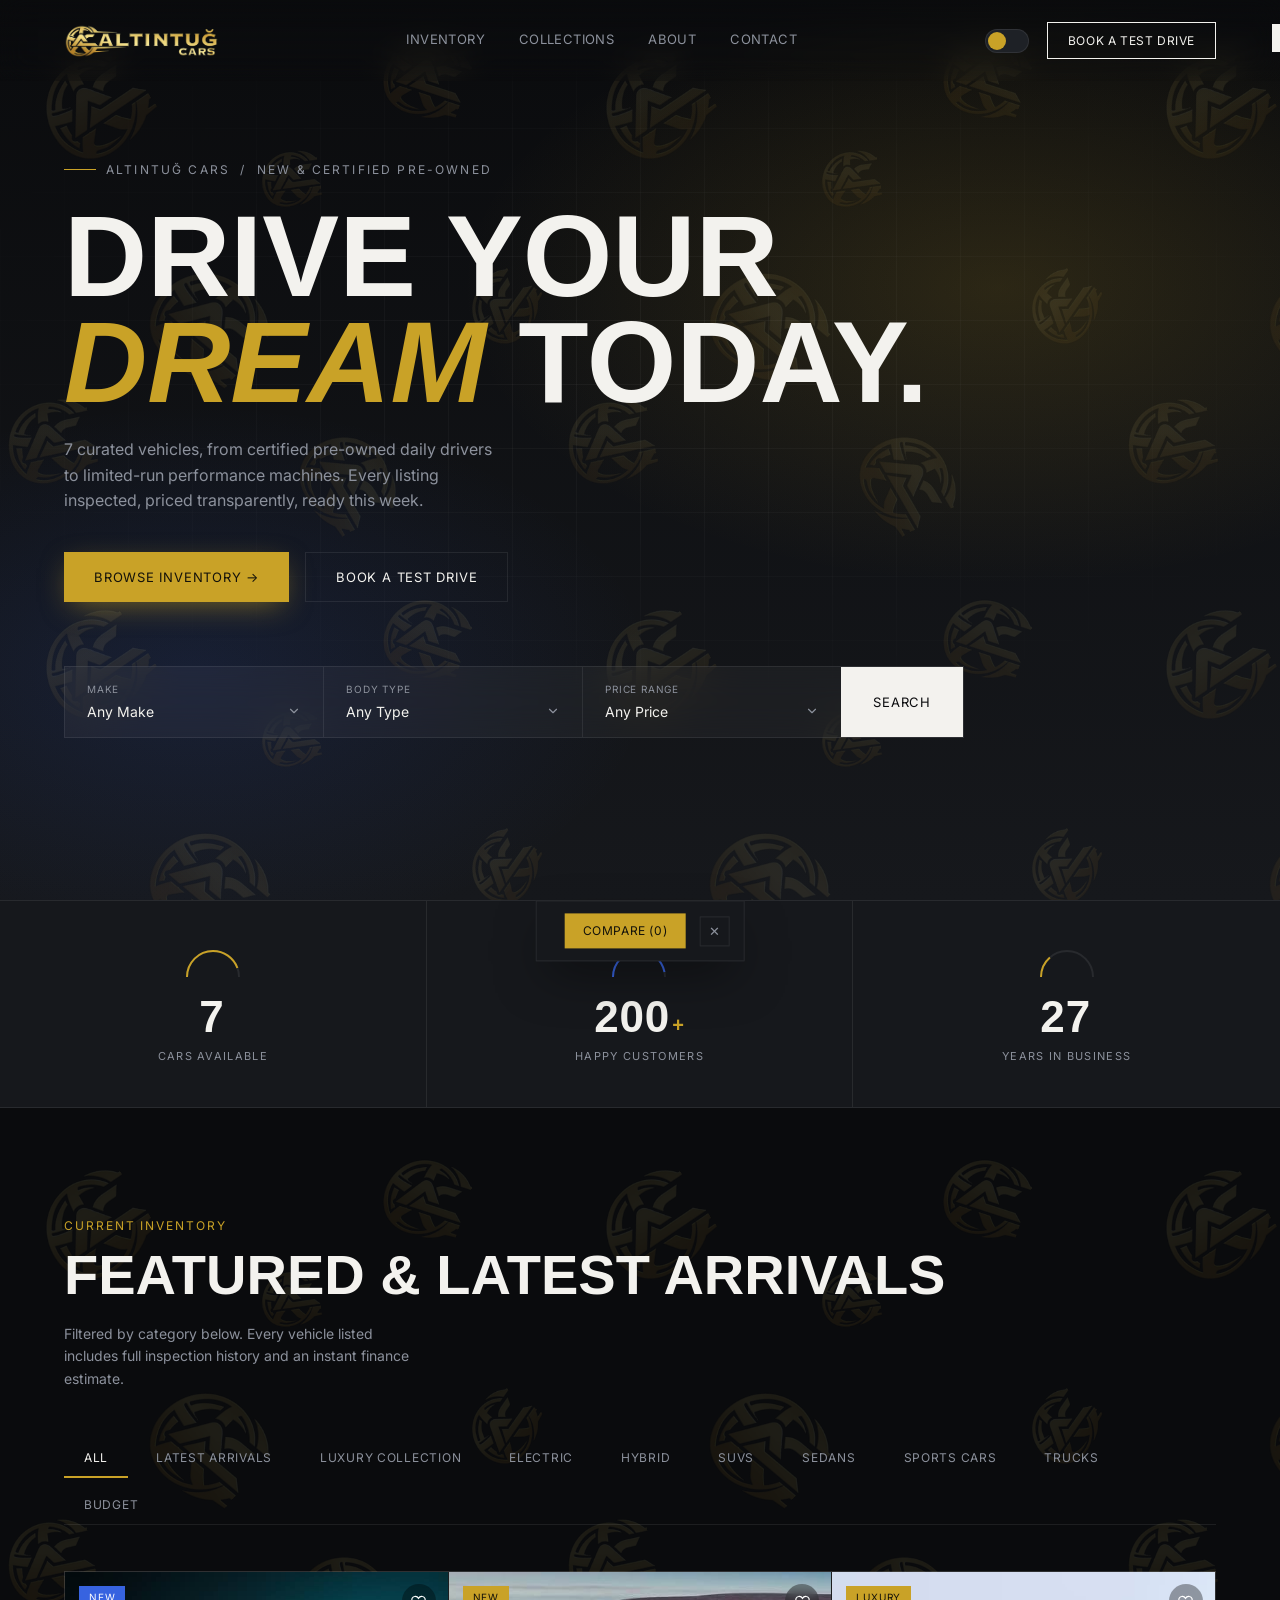
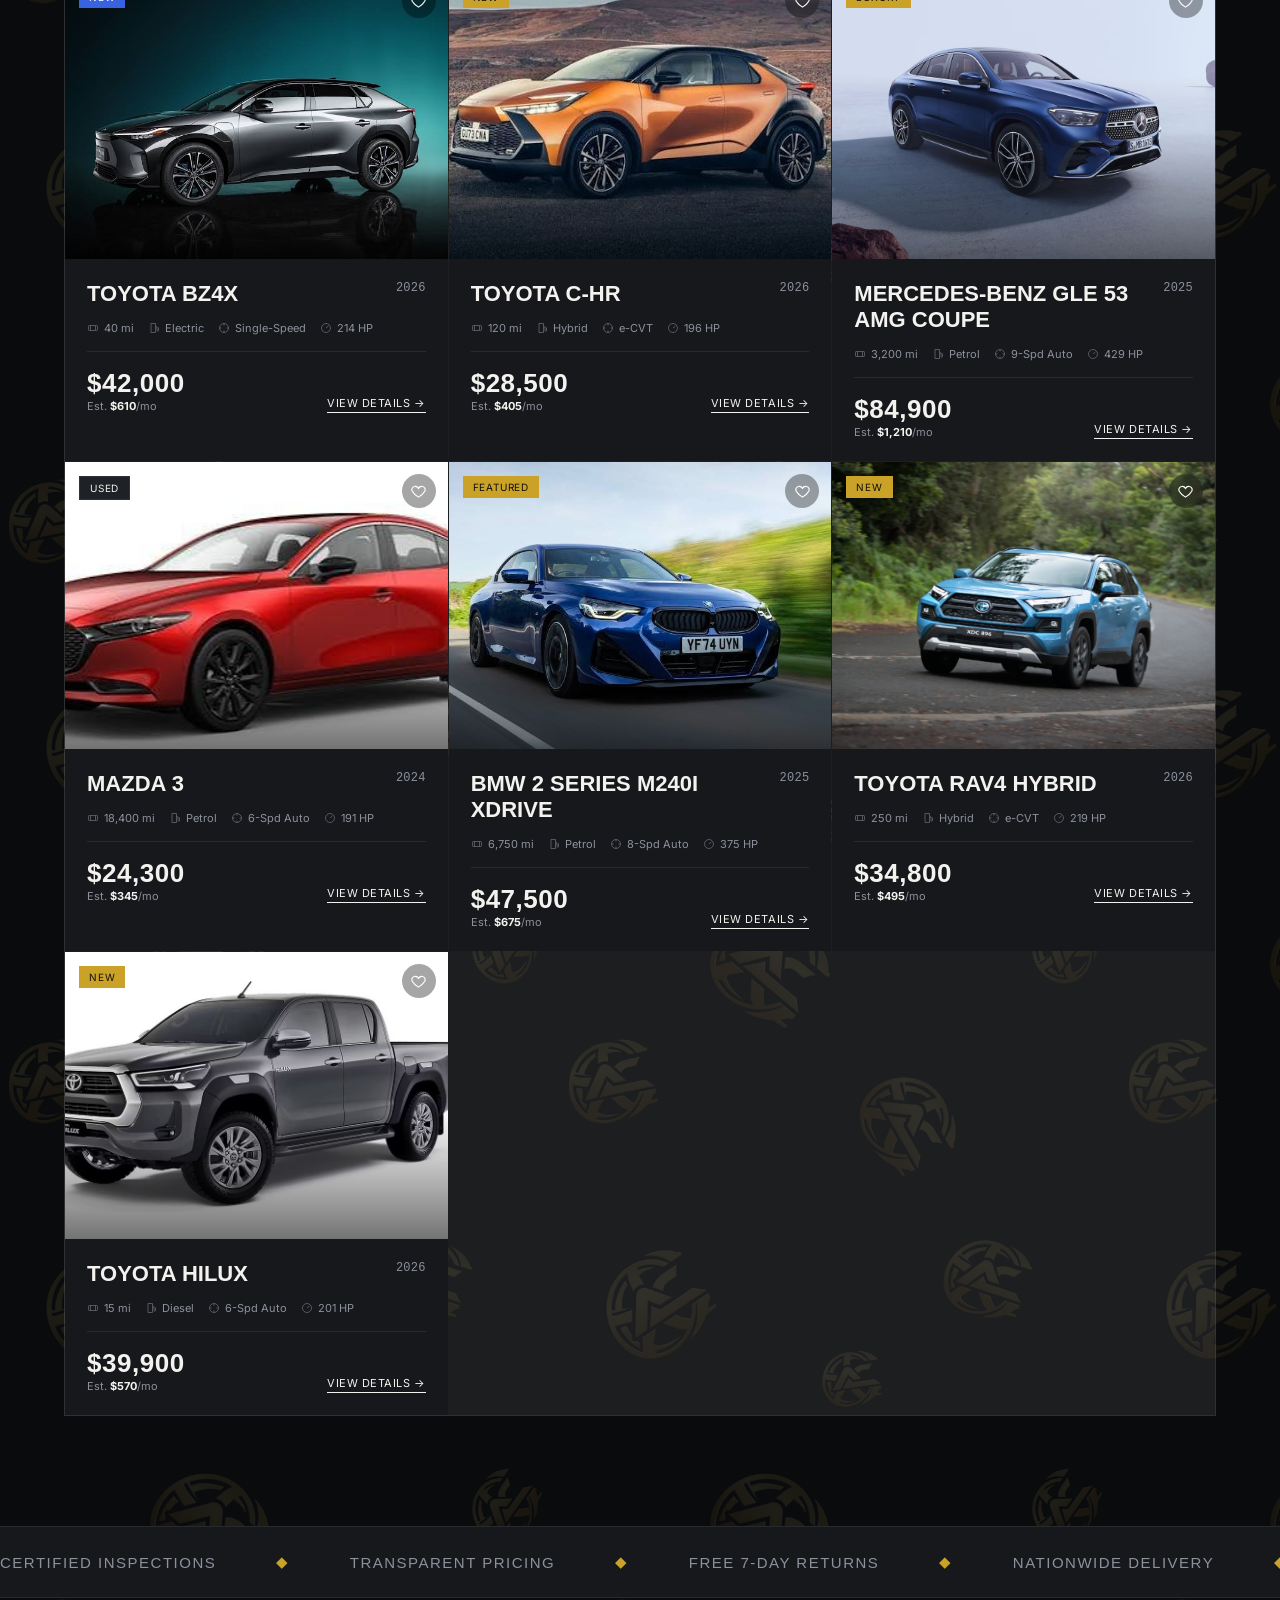
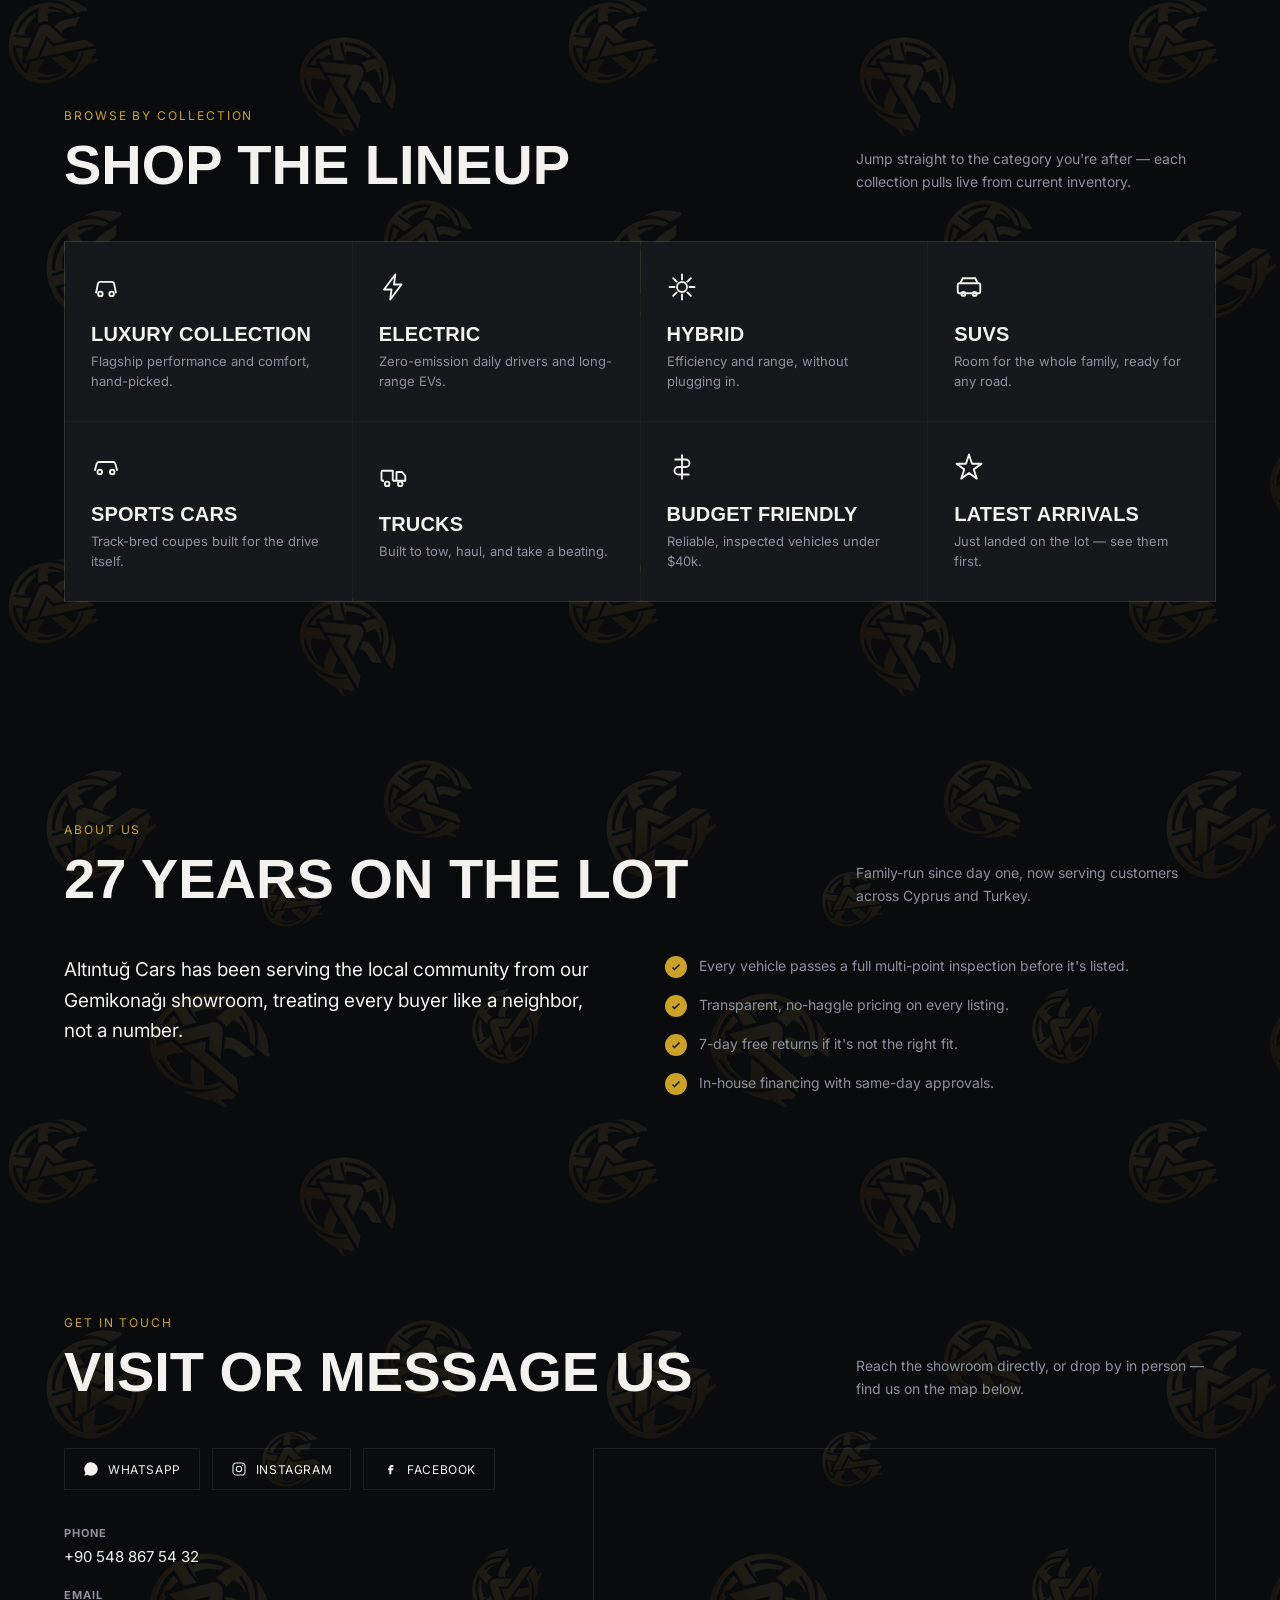
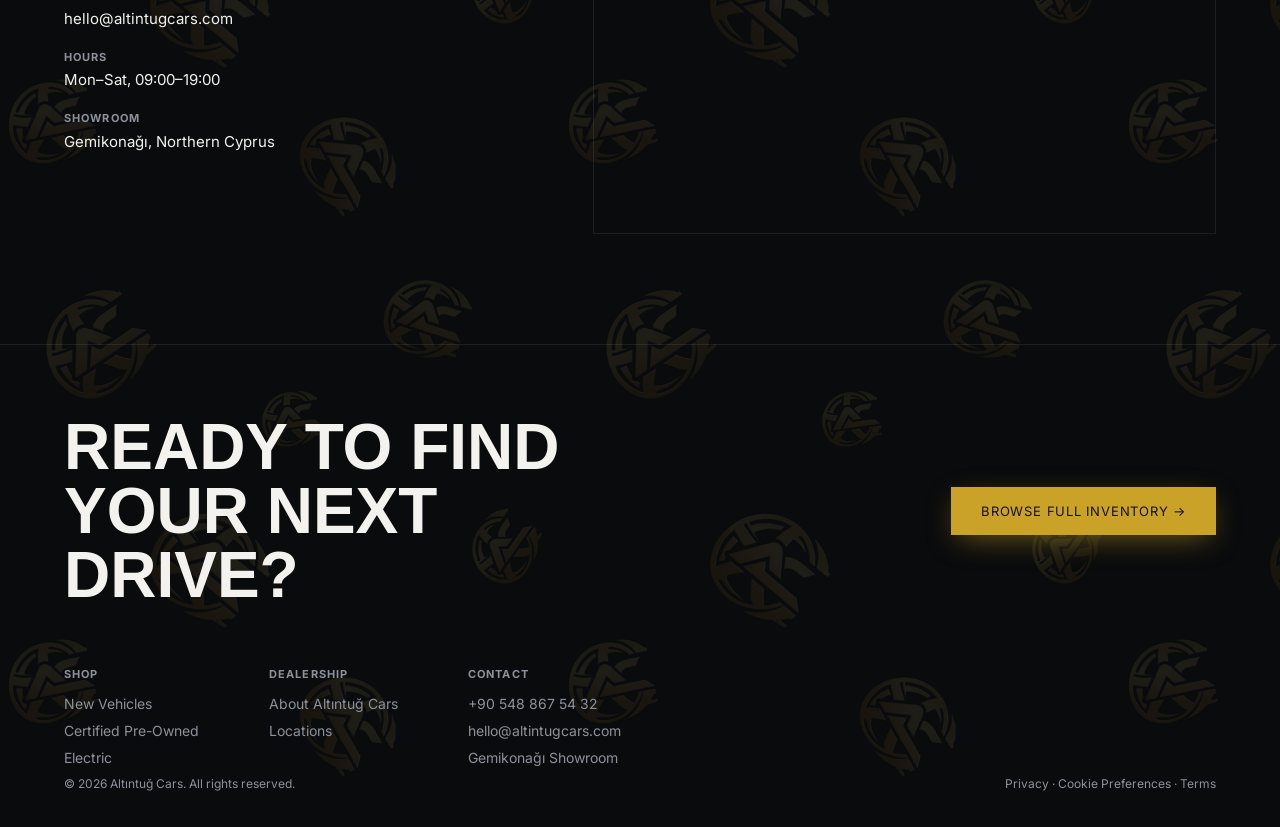
==== commit 8d9ee9db: "Add files via upload" ====
--- a/index.html
+++ b/index.html
@@ -27,26 +27,10 @@
 <section class="hero">
   <div class="hero-bg"></div>
   <div class="grid-lines"></div>
-  <svg class="hero-silhouette" viewBox="0 0 600 260" fill="none" xmlns="http://www.w3.org/2000/svg">
-    <path d="M40 175 C40 150 70 140 110 138 C130 110 170 78 230 72 C290 66 340 78 375 100 C410 96 470 98 510 118 C540 130 555 150 555 175 L555 185 L40 185 Z" fill="url(#carGrad)"/>
-    <circle cx="140" cy="188" r="26" fill="#0a0b0d" stroke="#b9c0ca" stroke-width="3"/>
-    <circle cx="140" cy="188" r="9" fill="#b9c0ca"/>
-    <circle cx="460" cy="188" r="26" fill="#0a0b0d" stroke="#b9c0ca" stroke-width="3"/>
-    <circle cx="460" cy="188" r="9" fill="#b9c0ca"/>
-    <path d="M170 132 C195 105 225 90 250 88 C240 105 235 122 236 138 Z" fill="#1e2126" opacity="0.7"/>
-    <path d="M270 86 C310 84 345 92 368 104 C355 112 335 118 300 116 Z" fill="#1e2126" opacity="0.7"/>
-    <defs>
-      <linearGradient id="carGrad" x1="40" y1="72" x2="555" y2="185" gradientUnits="userSpaceOnUse">
-        <stop stop-color="#2a2d33"/>
-        <stop offset="0.55" stop-color="#141519"/>
-        <stop offset="1" stop-color="#c9a227" stop-opacity="0.35"/>
-      </linearGradient>
-    </defs>
-  </svg>
 
   <div class="eyebrow"><span class="bar"></span> Altıntuğ Cars &nbsp;/&nbsp; New &amp; Certified Pre-Owned</div>
   <h1 class="hero-title">Drive Your<br><span class="accent">Dream</span> Today.</h1>
-  <p class="hero-sub">312 curated vehicles, from certified pre-owned daily drivers to limited-run performance machines. Every listing inspected, priced transparently, ready this week.</p>
+  <p class="hero-sub" id="heroSub">Curated vehicles, from certified pre-owned daily drivers to limited-run performance machines. Every listing inspected, priced transparently, ready this week.</p>
   <div class="hero-actions">
     <button class="btn-primary" data-action="scroll-inventory">Browse Inventory →</button>
     <button class="btn-ghost" data-action="book-test-drive">Book a Test Drive</button>
@@ -58,10 +42,10 @@
       <div class="select-wrap">
         <select id="fMake">
           <option value="">Any Make</option>
-          <option>Meridian</option>
-          <option>Arclight</option>
-          <option>Voss</option>
-          <option>Halcyon</option>
+          <option>Toyota</option>
+          <option>Mercedes-Benz</option>
+          <option>Mazda</option>
+          <option>BMW</option>
         </select>
         <svg class="select-arrow" viewBox="0 0 24 24"><path d="M6 9l6 6 6-6"/></svg>
       </div>
@@ -75,6 +59,8 @@
           <option value="suv">SUV</option>
           <option value="sport">Coupe / Sport</option>
           <option value="ev">Electric</option>
+          <option value="hybrid">Hybrid</option>
+          <option value="truck">Truck</option>
         </select>
         <svg class="select-arrow" viewBox="0 0 24 24"><path d="M6 9l6 6 6-6"/></svg>
       </div>
@@ -100,14 +86,14 @@
     <div class="gauge-ticks">
       <svg viewBox="0 0 64 64"><path d="M6 32 A26 26 0 0 1 58 32" stroke="var(--line)" stroke-width="2" fill="none"/><path d="M6 32 A26 26 0 0 1 58 32" stroke="var(--red)" stroke-width="2" fill="none" stroke-dasharray="82" stroke-dashoffset="10"/></svg>
     </div>
-    <div class="gauge-value mono" data-count="312">0</div>
+    <div class="gauge-value mono" id="gaugeAvailable" data-count="7">0</div>
     <div class="gauge-label">Cars Available</div>
   </div>
   <div class="gauge">
     <div class="gauge-ticks">
       <svg viewBox="0 0 64 64"><path d="M6 32 A26 26 0 0 1 58 32" stroke="var(--line)" stroke-width="2" fill="none"/><path d="M6 32 A26 26 0 0 1 58 32" stroke="var(--blue)" stroke-width="2" fill="none" stroke-dasharray="82" stroke-dashoffset="6"/></svg>
     </div>
-    <div class="gauge-value mono" data-count="18400" data-suffix="+">0</div>
+    <div class="gauge-value mono" data-count="200" data-suffix="+">0</div>
     <div class="gauge-label">Happy Customers</div>
   </div>
   <div class="gauge">
@@ -116,13 +102,6 @@
     </div>
     <div class="gauge-value mono" data-count="27">0</div>
     <div class="gauge-label">Years in Business</div>
-  </div>
-  <div class="gauge">
-    <div class="gauge-ticks">
-      <svg viewBox="0 0 64 64"><path d="M6 32 A26 26 0 0 1 58 32" stroke="var(--line)" stroke-width="2" fill="none"/><path d="M6 32 A26 26 0 0 1 58 32" stroke="var(--blue)" stroke-width="2" fill="none" stroke-dasharray="82" stroke-dashoffset="14"/></svg>
-    </div>
-    <div class="gauge-value mono" data-count="41200" data-suffix="+">0</div>
-    <div class="gauge-label">Cars Sold</div>
   </div>
 </div>
 
@@ -137,13 +116,14 @@
 
   <div class="tabs" id="tabs">
     <button class="tab active" data-filter="all">All</button>
-    <button class="tab" data-filter="featured">Featured</button>
     <button class="tab" data-filter="new">Latest Arrivals</button>
     <button class="tab" data-filter="luxury">Luxury Collection</button>
     <button class="tab" data-filter="ev">Electric</button>
+    <button class="tab" data-filter="hybrid">Hybrid</button>
     <button class="tab" data-filter="suv">SUVs</button>
     <button class="tab" data-filter="sedan">Sedans</button>
     <button class="tab" data-filter="sport">Sports Cars</button>
+    <button class="tab" data-filter="truck">Trucks</button>
     <button class="tab" data-filter="budget">Budget</button>
   </div>
 
@@ -177,6 +157,11 @@
       <h3>Electric</h3>
       <p>Zero-emission daily drivers and long-range EVs.</p>
     </button>
+    <button class="collection-card" data-filter="hybrid">
+      <svg viewBox="0 0 24 24"><path d="M12 2v4M12 18v4M4.9 4.9l2.8 2.8M16.3 16.3l2.8 2.8M2 12h4M18 12h4M4.9 19.1l2.8-2.8M16.3 7.7l2.8-2.8" fill="none" stroke="currentColor" stroke-width="1.5" stroke-linecap="round"/><circle cx="12" cy="12" r="4" fill="none" stroke="currentColor" stroke-width="1.5"/></svg>
+      <h3>Hybrid</h3>
+      <p>Efficiency and range, without plugging in.</p>
+    </button>
     <button class="collection-card" data-filter="suv">
       <svg viewBox="0 0 24 24"><rect x="3" y="9" width="18" height="8" rx="1.5" fill="none" stroke="currentColor" stroke-width="1.5"/><path d="M5 9l2-4h10l2 4" fill="none" stroke="currentColor" stroke-width="1.5"/><circle cx="7.5" cy="17.5" r="1.6" fill="none" stroke="currentColor" stroke-width="1.5"/><circle cx="16.5" cy="17.5" r="1.6" fill="none" stroke="currentColor" stroke-width="1.5"/></svg>
       <h3>SUVs</h3>
@@ -186,6 +171,11 @@
       <svg viewBox="0 0 24 24"><path d="M3 15l1.5-5.5A2 2 0 016.4 8h11.2a2 2 0 011.9 1.5L21 15" fill="none" stroke="currentColor" stroke-width="1.5"/><circle cx="7" cy="16" r="1.8" fill="none" stroke="currentColor" stroke-width="1.5"/><circle cx="17" cy="16" r="1.8" fill="none" stroke="currentColor" stroke-width="1.5"/></svg>
       <h3>Sports Cars</h3>
       <p>Track-bred coupes built for the drive itself.</p>
+    </button>
+    <button class="collection-card" data-filter="truck">
+      <svg viewBox="0 0 24 24"><path d="M2 15V8a1 1 0 011-1h8v8M11 15h9M2 15h2M20 15h1v-4l-2.5-3H14v7" fill="none" stroke="currentColor" stroke-width="1.5" stroke-linejoin="round"/><circle cx="6.5" cy="17.5" r="1.8" fill="none" stroke="currentColor" stroke-width="1.5"/><circle cx="17" cy="17.5" r="1.8" fill="none" stroke="currentColor" stroke-width="1.5"/></svg>
+      <h3>Trucks</h3>
+      <p>Built to tow, haul, and take a beating.</p>
     </button>
     <button class="collection-card" data-filter="budget">
       <svg viewBox="0 0 24 24"><path d="M12 2v20M6 6h9a3 3 0 010 6H9a3 3 0 000 6h9" fill="none" stroke="currentColor" stroke-width="1.5"/></svg>
@@ -289,8 +279,6 @@
       <h4>Dealership</h4>
       <a href="#">About Altıntuğ Cars</a>
       <a href="#contact">Locations</a>
-      <a href="#">Careers</a>
-      <a href="#">Blog</a>
     </div>
     <div class="footer-col">
       <h4>Contact</h4>
--- a/style.css
+++ b/style.css
@@ -0,0 +1,416 @@
+:root{
+  --obsidian:#0a0b0d;
+  --graphite:#16181c;
+  --graphite-2:#1e2126;
+  --line:rgba(255,255,255,0.08);
+  --chrome:#b9c0ca;
+  --paper:#f3f2ee;
+  --red:#c9a227;
+  --blue:#3763e0;
+  --text:#f3f2ee;
+  --text-dim:#8c919c;
+  --radius:2px;
+}
+html[data-theme="light"]{
+  --obsidian:#f3f2ee;
+  --graphite:#ffffff;
+  --graphite-2:#eceae4;
+  --line:rgba(10,11,13,0.1);
+  --text:#0a0b0d;
+  --text-dim:#5b5f68;
+}
+*{box-sizing:border-box; margin:0; padding:0;}
+html{scroll-behavior:smooth;}
+body{
+  background-color:var(--obsidian);
+  background-image:url('assets/logo-pattern.png');
+  background-repeat:repeat;
+  background-size:560px 560px;
+  color:var(--text);
+  font-family:'Inter',sans-serif;
+  transition:background .4s ease, color .4s ease;
+  overflow-x:hidden;
+}
+.mono{font-family:'JetBrains Mono',monospace; letter-spacing:0.02em;}
+.display{font-family:'Big Shoulders Display',sans-serif; text-transform:uppercase; font-weight:700; letter-spacing:0.01em;}
+a{color:inherit; text-decoration:none;}
+button{font-family:'Inter',sans-serif; cursor:pointer;}
+::selection{background:var(--red); color:#14120a;}
+
+/* ---------- NAV ---------- */
+nav{
+  position:fixed; top:0; left:0; right:0; z-index:100;
+  display:flex; align-items:center; justify-content:space-between;
+  padding:22px 5vw;
+  backdrop-filter:blur(14px);
+  background:linear-gradient(to bottom, rgba(10,11,13,0.55), transparent);
+  transition:background .3s ease, padding .3s ease;
+}
+html[data-theme="light"] nav{background:linear-gradient(to bottom, rgba(243,242,238,0.7), transparent);}
+nav.scrolled{background:var(--graphite); border-bottom:1px solid var(--line); padding:14px 5vw;}
+.logo{display:flex; align-items:center; gap:10px; font-size:20px;}
+.logo-img{height:34px; width:auto; display:block; transition:height .3s ease;}
+nav.scrolled .logo-img{height:28px;}
+.logo b{font-family:'Big Shoulders Display',sans-serif; font-weight:800; letter-spacing:0.04em; text-transform:uppercase;}
+.nav-links{display:flex; gap:34px; font-size:13px; letter-spacing:0.03em; text-transform:uppercase;}
+.nav-links a{position:relative; padding-bottom:4px; color:var(--text-dim); transition:color .2s;}
+.nav-links a:hover{color:var(--text);}
+.nav-links a::after{content:'';position:absolute; left:0; bottom:0; width:0; height:1px; background:var(--red); transition:width .25s;}
+.nav-links a:hover::after{width:100%;}
+.nav-right{display:flex; align-items:center; gap:18px;}
+.theme-toggle{
+  width:44px; height:24px; border:1px solid var(--line); border-radius:20px; position:relative; cursor:pointer;
+  background:var(--graphite-2);
+}
+.theme-toggle .dot{
+  position:absolute; top:2px; left:2px; width:18px; height:18px; border-radius:50%;
+  background:var(--red); transition:left .25s ease;
+}
+html[data-theme="light"] .theme-toggle .dot{left:22px;}
+.nav-cta{
+  font-size:12px; text-transform:uppercase; letter-spacing:0.05em; padding:10px 20px;
+  border:1px solid var(--text); background:transparent; color:var(--text); transition:all .25s;
+}
+.nav-cta:hover{background:var(--text); color:var(--obsidian);}
+
+/* ---------- HERO ---------- */
+.hero{
+  position:relative; min-height:100vh; display:flex; flex-direction:column; justify-content:center;
+  padding:0 5vw; overflow:hidden;
+}
+.hero-bg{
+  position:absolute; inset:0; z-index:0;
+  background:
+    url('assets/logo-pattern.png') repeat,
+    radial-gradient(ellipse 70% 55% at 78% 32%, rgba(201,162,39,0.16), transparent 60%),
+    radial-gradient(ellipse 60% 50% at 15% 75%, rgba(55,99,224,0.14), transparent 60%),
+    linear-gradient(180deg, var(--obsidian) 0%, var(--graphite) 100%);
+  background-size:560px 560px, auto, auto, auto;
+}
+.grid-lines{
+  position:absolute; inset:0; z-index:0; opacity:0.5;
+  background-image:linear-gradient(var(--line) 1px, transparent 1px), linear-gradient(90deg, var(--line) 1px, transparent 1px);
+  background-size:64px 64px;
+  mask-image:radial-gradient(ellipse 80% 60% at 50% 40%, black 10%, transparent 75%);
+}
+.eyebrow{
+  z-index:2; display:flex; align-items:center; gap:10px; font-size:12px; text-transform:uppercase; letter-spacing:0.18em;
+  color:var(--text-dim); margin-bottom:26px;
+  animation:rise .8s cubic-bezier(.16,1,.3,1) both; animation-delay:.1s;
+}
+.eyebrow .bar{width:32px; height:1px; background:var(--red);}
+h1.hero-title{
+  z-index:2; font-size:clamp(52px, 9vw, 128px); line-height:0.92; max-width:900px; font-family:'Big Shoulders Display',sans-serif; text-transform:uppercase; font-weight:700;
+  animation:rise .9s cubic-bezier(.16,1,.3,1) both; animation-delay:.2s;
+}
+h1.hero-title .accent{color:var(--red); font-style:italic;}
+@keyframes rise{from{transform:translateY(24px); opacity:0;} to{transform:translateY(0); opacity:1;}}
+.hero-sub{
+  z-index:2; max-width:440px; margin-top:22px; font-size:16px; line-height:1.6; color:var(--text-dim);
+  animation:rise .9s cubic-bezier(.16,1,.3,1) both; animation-delay:.32s;
+}
+.hero-actions{
+  z-index:2; display:flex; gap:16px; margin-top:38px;
+  animation:rise .9s cubic-bezier(.16,1,.3,1) both; animation-delay:.42s;
+}
+.btn-primary{
+  background:var(--red); color:#14120a; padding:16px 30px; font-size:13px; text-transform:uppercase; letter-spacing:0.06em;
+  display:inline-flex; align-items:center; gap:10px; transition:transform .25s, box-shadow .25s; border:none;
+  box-shadow:0 8px 30px -8px rgba(201,162,39,0.6);
+}
+.btn-primary:hover{transform:translateY(-2px); box-shadow:0 14px 34px -8px rgba(201,162,39,0.75);}
+.btn-ghost{
+  border:1px solid var(--line); color:var(--text); background:transparent; padding:16px 30px; font-size:13px; text-transform:uppercase; letter-spacing:0.06em;
+  display:inline-flex; align-items:center; gap:10px; transition:all .25s;
+}
+.btn-ghost:hover{border-color:var(--text); background:var(--graphite-2);}
+
+/* floating search */
+.search-dock{
+  z-index:3; margin-top:64px; display:flex; align-items:stretch; gap:0;
+  background:rgba(255,255,255,0.04); backdrop-filter:blur(20px); border:1px solid var(--line);
+  max-width:900px; animation:rise 1s cubic-bezier(.16,1,.3,1) both; animation-delay:.55s;
+}
+html[data-theme="light"] .search-dock{background:rgba(255,255,255,0.6);}
+.search-field{
+  flex:1; padding:16px 22px; border-right:1px solid var(--line);
+}
+.search-field:last-of-type{border-right:none;}
+.search-field label{display:block; font-size:10px; text-transform:uppercase; letter-spacing:0.08em; color:var(--text-dim); margin-bottom:6px;}
+.select-wrap{position:relative;}
+.select-wrap select{
+  appearance:none; -webkit-appearance:none; -moz-appearance:none;
+  background:transparent; border:none; color:var(--text); font-size:14px; width:100%; font-family:'Inter',sans-serif;
+  padding-right:20px; cursor:pointer;
+}
+.select-wrap select:focus{outline:none;}
+.select-wrap select:focus-visible{outline:1px solid var(--red); outline-offset:2px;}
+/* fix: explicit option colors so the dropdown popup is legible in dark mode */
+.select-wrap select option{
+  background:var(--graphite);
+  color:var(--text);
+}
+.select-arrow{
+  position:absolute; right:0; top:50%; transform:translateY(-50%);
+  width:14px; height:14px; pointer-events:none;
+  fill:none; stroke:var(--text-dim); stroke-width:2; stroke-linecap:round; stroke-linejoin:round;
+}
+.search-go{
+  background:var(--text); color:var(--obsidian); border:none; padding:0 32px; font-size:13px; text-transform:uppercase;
+  letter-spacing:0.06em; cursor:pointer; transition:opacity .2s;
+}
+.search-go:hover{opacity:0.85;}
+
+/* ---------- STATS / INSTRUMENT CLUSTER ---------- */
+.cluster{
+  display:grid; grid-template-columns:repeat(3,1fr); border-top:1px solid var(--line); border-bottom:1px solid var(--line);
+  background:var(--graphite);
+}
+.gauge{
+  padding:44px 24px; text-align:center; border-right:1px solid var(--line); position:relative;
+}
+.gauge:last-child{border-right:none;}
+.gauge-ticks{
+  width:64px; height:32px; margin:0 auto 18px; overflow:hidden; position:relative;
+}
+.gauge-ticks svg{width:64px; height:64px; display:block;}
+.gauge-value{font-family:'Big Shoulders Display',sans-serif; font-size:44px; font-weight:800; line-height:1;}
+.gauge-value::after{content:attr(data-suffix); font-size:20px; margin-left:2px; color:var(--red);}
+.gauge-label{margin-top:10px; font-size:11px; text-transform:uppercase; letter-spacing:0.12em; color:var(--text-dim);}
+
+/* ---------- SECTION HEADER ---------- */
+.section{padding:110px 5vw;}
+.section-head{display:flex; justify-content:space-between; align-items:flex-end; margin-bottom:48px; flex-wrap:wrap; gap:20px;}
+.section-eyebrow{font-size:12px; text-transform:uppercase; letter-spacing:0.16em; color:var(--red); margin-bottom:14px; display:block;}
+.section-title{font-size:clamp(34px,4.4vw,56px); line-height:1; font-family:'Big Shoulders Display',sans-serif; text-transform:uppercase; font-weight:700;}
+.section-desc{max-width:360px; font-size:14px; color:var(--text-dim); line-height:1.6;}
+
+/* ---------- CATEGORY TABS ---------- */
+.tabs{display:flex; gap:8px; flex-wrap:wrap; margin-bottom:46px; border-bottom:1px solid var(--line); padding-bottom:0;}
+.tab{
+  padding:12px 20px; font-size:12px; text-transform:uppercase; letter-spacing:0.06em; color:var(--text-dim);
+  cursor:pointer; position:relative; transition:color .2s; background:none; border:none; font-family:'Inter',sans-serif;
+}
+.tab::after{content:''; position:absolute; left:0; right:0; bottom:-1px; height:2px; background:var(--red); transform:scaleX(0); transition:transform .25s;}
+.tab.active{color:var(--text);}
+.tab.active::after{transform:scaleX(1);}
+.tab:hover{color:var(--text);}
+
+/* ---------- VEHICLE GRID ---------- */
+.grid{display:grid; grid-template-columns:repeat(3,1fr); gap:1px; background:var(--line); border:1px solid var(--line);}
+.card{
+  background:var(--graphite); position:relative; opacity:0; transform:translateY(18px);
+  transition:opacity .5s ease, transform .5s ease;
+}
+.card.show{opacity:1; transform:translateY(0);}
+.card-media{
+  position:relative; aspect-ratio:4/3; overflow:hidden;
+  display:flex; align-items:center; justify-content:center;
+}
+.card-media svg.car-silhouette{position:relative; z-index:2; width:78%; transition:transform .5s cubic-bezier(.16,1,.3,1); filter:drop-shadow(0 20px 24px rgba(0,0,0,0.4));}
+.card:hover .card-media svg.car-silhouette{transform:scale(1.06) translateX(4px);}
+.card-media img.car-photo{position:absolute; inset:0; width:100%; height:100%; object-fit:cover; z-index:1; transition:transform .5s cubic-bezier(.16,1,.3,1);}
+.card:hover .card-media img.car-photo{transform:scale(1.06);}
+.card-media.has-photo::before{content:''; position:absolute; inset:0; z-index:2; background:linear-gradient(180deg, rgba(0,0,0,0) 55%, rgba(0,0,0,0.55) 100%); pointer-events:none;}
+.modal-gallery{display:flex; gap:6px; overflow-x:auto; margin-bottom:18px;}
+.modal-gallery img{width:150px; height:110px; object-fit:cover; border-radius:var(--radius); flex-shrink:0; background:var(--graphite-2);}
+
+/* ---------- MODAL HERO GALLERY (large photo + slideshow dots) ---------- */
+.modal-hero-gallery{position:relative; margin-bottom:22px; background:var(--graphite-2); overflow:hidden;}
+.modal-hero-gallery .hero-img-wrap{aspect-ratio:16/10; overflow:hidden;}
+.modal-hero-gallery img{width:100%; height:100%; object-fit:cover; display:block;}
+.modal-hero-gallery .gallery-arrow{
+  position:absolute; top:50%; transform:translateY(-50%); width:36px; height:36px; border-radius:50%;
+  background:rgba(10,11,13,0.55); backdrop-filter:blur(6px); border:none; color:#fff; cursor:pointer;
+  display:flex; align-items:center; justify-content:center; transition:background .2s;
+}
+.modal-hero-gallery .gallery-arrow:hover{background:var(--red); color:#14120a;}
+.modal-hero-gallery .gallery-arrow.prev{left:12px;}
+.modal-hero-gallery .gallery-arrow.next{right:12px;}
+.modal-hero-gallery .gallery-arrow svg{width:16px; height:16px;}
+.modal-hero-gallery .gallery-dots{
+  position:absolute; bottom:12px; left:0; right:0; display:flex; justify-content:center; gap:6px;
+}
+.modal-hero-gallery .gallery-dots button{
+  width:7px; height:7px; border-radius:50%; border:none; background:rgba(255,255,255,0.45); cursor:pointer;
+  padding:0; transition:background .2s, transform .2s;
+}
+.modal-hero-gallery .gallery-dots button.active{background:#fff; transform:scale(1.3);}
+.badge{
+  position:absolute; top:14px; left:14px; z-index:3; font-size:10px; text-transform:uppercase; letter-spacing:0.08em;
+  padding:5px 10px; background:var(--red); color:#14120a;
+}
+.badge.used{background:var(--graphite-2); color:var(--text); border:1px solid var(--line);}
+.badge.ev{background:var(--blue); color:#fff;}
+.fav{
+  position:absolute; top:12px; right:12px; z-index:3; width:34px; height:34px; border-radius:50%;
+  background:rgba(0,0,0,0.35); backdrop-filter:blur(6px); display:flex; align-items:center; justify-content:center;
+  cursor:pointer; transition:background .2s; border:none;
+}
+.fav svg{width:15px; height:15px; stroke:#fff; fill:none; stroke-width:1.8;}
+.fav.active svg{fill:var(--red); stroke:var(--red);}
+.card-hover-actions{
+  position:absolute; left:0; right:0; bottom:0; z-index:3; display:flex; gap:1px;
+  transform:translateY(100%); transition:transform .35s cubic-bezier(.16,1,.3,1);
+}
+.card:hover .card-hover-actions{transform:translateY(0);}
+.card-hover-actions button{
+  flex:1; padding:12px; background:rgba(10,11,13,0.85); backdrop-filter:blur(6px); color:#fff; border:none;
+  font-size:11px; text-transform:uppercase; letter-spacing:0.05em; cursor:pointer; transition:background .2s;
+  font-family:'Inter',sans-serif;
+}
+.card-hover-actions button:hover{background:var(--red); color:#14120a;}
+.card-hover-actions button.is-added{background:var(--blue); color:#fff;}
+.card-body{padding:22px;}
+.card-top{display:flex; justify-content:space-between; align-items:flex-start; margin-bottom:4px;}
+.card-name{font-family:'Big Shoulders Display',sans-serif; font-weight:700; font-size:22px; text-transform:uppercase;}
+.card-year{font-size:12px; color:var(--text-dim);}
+.card-specs{
+  display:flex; gap:14px; margin:14px 0; font-size:11px; color:var(--text-dim); flex-wrap:wrap;
+}
+.card-specs span{display:flex; align-items:center; gap:5px;}
+.card-specs svg{width:12px; height:12px; opacity:0.7;}
+.card-price-row{display:flex; justify-content:space-between; align-items:flex-end; margin-top:16px; padding-top:16px; border-top:1px solid var(--line);}
+.card-price{font-family:'Big Shoulders Display',sans-serif; font-size:26px; font-weight:700;}
+.card-finance{font-size:11px; color:var(--text-dim);}
+.card-finance b{color:var(--text);}
+.view-details{font-size:11px; text-transform:uppercase; letter-spacing:0.05em; border-bottom:1px solid var(--text); padding-bottom:2px; background:none; border-top:none; border-left:none; border-right:none; color:var(--text); cursor:pointer;}
+.empty-state{grid-column:1/-1; padding:60px 20px; text-align:center; color:var(--text-dim); background:var(--graphite);}
+
+/* ---------- MARQUEE ---------- */
+.marquee-wrap{overflow:hidden; border-top:1px solid var(--line); border-bottom:1px solid var(--line); padding:26px 0; background:var(--graphite);}
+.marquee{display:flex; gap:60px; white-space:nowrap; animation:scroll 26s linear infinite; width:max-content;}
+.marquee span{font-family:'Big Shoulders Display',sans-serif; font-size:15px; letter-spacing:0.1em; color:var(--text-dim); display:flex; align-items:center; gap:60px;}
+.marquee span i{color:var(--red); font-style:normal;}
+@keyframes scroll{from{transform:translateX(0);} to{transform:translateX(-50%);}}
+
+/* ---------- CONTACT ---------- */
+.contact-grid{display:grid; grid-template-columns:1fr 1.3fr; gap:50px;}
+.social-row{display:flex; gap:12px; margin-bottom:36px; flex-wrap:wrap;}
+.social-btn{
+  display:flex; align-items:center; gap:9px; padding:12px 18px; border:1px solid var(--line);
+  font-size:12px; text-transform:uppercase; letter-spacing:0.05em; transition:all .2s;
+}
+.social-btn svg{width:16px; height:16px; fill:currentColor; stroke:none;}
+.social-btn.whatsapp:hover{background:#25D366; border-color:#25D366; color:#0a0b0d;}
+.social-btn.instagram svg{fill:none; stroke:currentColor; stroke-width:1.6;}
+.social-btn.instagram:hover{background:linear-gradient(45deg,#f09433,#e6683c,#dc2743,#cc2366,#bc1888); border-color:transparent; color:#fff;}
+.social-btn.facebook:hover{background:#1877F2; border-color:#1877F2; color:#fff;}
+.info-block{margin-bottom:22px;}
+.info-block h4{font-size:11px; text-transform:uppercase; letter-spacing:0.1em; color:var(--text-dim); margin-bottom:6px;}
+.info-block a, .info-block p{font-size:15px;}
+.map-wrap{border:1px solid var(--line); min-height:380px; overflow:hidden;}
+.map-wrap iframe{width:100%; height:100%; min-height:380px; border:0; filter:grayscale(0.15) contrast(1.05);}
+html[data-theme="dark"] .map-wrap iframe, :root .map-wrap iframe{}
+
+footer{padding:70px 5vw 36px; border-top:1px solid var(--line);}
+.footer-top{display:flex; justify-content:space-between; flex-wrap:wrap; gap:40px; margin-bottom:60px; align-items:center;}
+.footer-title{font-size:clamp(32px,5vw,64px); max-width:600px; line-height:1; font-family:'Big Shoulders Display',sans-serif; text-transform:uppercase; font-weight:700;}
+.footer-cols{display:flex; gap:70px; flex-wrap:wrap;}
+.footer-col h4{font-size:11px; text-transform:uppercase; letter-spacing:0.1em; color:var(--text-dim); margin-bottom:14px;}
+.footer-col a{display:block; font-size:14px; margin-bottom:10px; color:var(--text-dim); transition:color .2s;}
+.footer-col a:hover{color:var(--text);}
+.footer-bottom{display:flex; justify-content:space-between; font-size:12px; color:var(--text-dim); flex-wrap:wrap; gap:10px;}
+
+/* ---------- MODAL ---------- */
+.modal-overlay{
+  position:fixed; inset:0; z-index:200; background:rgba(5,5,6,0.7); backdrop-filter:blur(6px);
+  display:flex; align-items:center; justify-content:center; padding:24px;
+  opacity:0; pointer-events:none; transition:opacity .25s ease;
+}
+.modal-overlay.open{opacity:1; pointer-events:auto;}
+.modal{
+  background:var(--graphite); border:1px solid var(--line); max-width:640px; width:100%; max-height:86vh; overflow-y:auto;
+  transform:translateY(16px) scale(0.98); transition:transform .3s cubic-bezier(.16,1,.3,1);
+  padding:34px;
+}
+.modal-overlay.open .modal{transform:translateY(0) scale(1);}
+.modal-close{
+  position:absolute; top:0; right:0; width:20px; height:20px; cursor:pointer;
+}
+.modal-head{display:flex; justify-content:space-between; align-items:flex-start; margin-bottom:22px;}
+.modal-title{font-family:'Big Shoulders Display',sans-serif; font-size:28px; text-transform:uppercase; font-weight:700;}
+.modal-x{background:none; border:1px solid var(--line); color:var(--text); width:32px; height:32px; font-size:15px; cursor:pointer;}
+.modal-specs{display:grid; grid-template-columns:repeat(2,1fr); gap:14px; margin:22px 0; padding:18px 0; border-top:1px solid var(--line); border-bottom:1px solid var(--line);}
+.modal-specs div{font-size:13px; color:var(--text-dim);}
+.modal-specs div b{display:block; color:var(--text); font-family:'JetBrains Mono',monospace; font-size:14px; margin-top:2px;}
+.modal-actions{display:flex; gap:12px; margin-top:22px; flex-wrap:wrap;}
+.form-row{margin-bottom:16px;}
+.form-row label{display:block; font-size:11px; text-transform:uppercase; letter-spacing:0.06em; color:var(--text-dim); margin-bottom:6px;}
+.form-row input, .form-row select{
+  width:100%; padding:12px 14px; background:var(--graphite-2); border:1px solid var(--line); color:var(--text); font-size:14px; font-family:'Inter',sans-serif;
+}
+.form-row select option{background:var(--graphite); color:var(--text);}
+.form-row input:focus, .form-row select:focus{outline:1px solid var(--red);}
+.form-grid{display:grid; grid-template-columns:1fr 1fr; gap:14px;}
+.success-box{text-align:center; padding:30px 10px;}
+.success-box .check{width:56px; height:56px; border-radius:50%; background:var(--red); display:flex; align-items:center; justify-content:center; margin:0 auto 18px;}
+.success-box .check svg{width:26px; height:26px; stroke:#14120a; fill:none; stroke-width:2.5;}
+.success-box h3{font-family:'Big Shoulders Display',sans-serif; font-size:26px; text-transform:uppercase; margin-bottom:8px;}
+.success-box p{color:var(--text-dim); font-size:14px;}
+.compare-table{width:100%; border-collapse:collapse; margin-top:10px;}
+.compare-table th, .compare-table td{padding:10px 8px; border-bottom:1px solid var(--line); font-size:13px; text-align:left;}
+.compare-table th{color:var(--text-dim); font-weight:500; text-transform:uppercase; font-size:10px; letter-spacing:0.05em;}
+.compare-table td.remove{cursor:pointer; color:var(--text-dim);}
+
+/* ---------- COMPARE TRAY ---------- */
+.compare-tray{
+  position:fixed; left:50%; bottom:24px; transform:translate(-50%, 140%); z-index:150;
+  display:flex; align-items:center; gap:14px; background:var(--graphite); border:1px solid var(--line);
+  padding:12px 14px; transition:transform .35s cubic-bezier(.16,1,.3,1); box-shadow:0 20px 50px -12px rgba(0,0,0,0.5);
+}
+.compare-tray.show{transform:translate(-50%, 0);}
+.compare-tray-items{display:flex; gap:6px; font-size:11px; color:var(--text-dim);}
+.compare-tray-items span{padding:6px 10px; background:var(--graphite-2); border:1px solid var(--line);}
+.compare-tray-cta{background:var(--red); color:#14120a; border:none; padding:10px 18px; font-size:12px; text-transform:uppercase; letter-spacing:0.05em;}
+.compare-tray-clear{background:none; border:1px solid var(--line); color:var(--text-dim); width:30px; height:30px;}
+
+/* ---------- TOAST ---------- */
+.toast{
+  position:fixed; top:24px; right:24px; z-index:300; background:var(--text); color:var(--obsidian);
+  padding:14px 20px; font-size:13px; transform:translateX(140%); transition:transform .35s cubic-bezier(.16,1,.3,1);
+  max-width:280px;
+}
+.toast.show{transform:translateX(0);}
+
+@media(max-width:900px){
+  .nav-links{display:none;}
+  .cluster{grid-template-columns:repeat(2,1fr);}
+  .gauge:nth-child(2){border-right:none;}
+  .grid{grid-template-columns:1fr;}
+  .search-dock{flex-direction:column;}
+  .search-field{border-right:none; border-bottom:1px solid var(--line);}
+  .contact-grid{grid-template-columns:1fr;}
+  .form-grid{grid-template-columns:1fr;}
+  .collections-grid{grid-template-columns:1fr 1fr;}
+  .about-grid{grid-template-columns:1fr;}
+}
+@media(max-width:480px){
+  .collections-grid{grid-template-columns:1fr;}
+}
+
+/* ---------- COLLECTIONS ---------- */
+.collections-grid{display:grid; grid-template-columns:repeat(4,1fr); gap:1px; background:var(--line); border:1px solid var(--line);}
+.collection-card{
+  background:var(--graphite); border:none; color:var(--text); text-align:left; padding:30px 26px;
+  cursor:pointer; transition:background .25s; font-family:'Inter',sans-serif;
+}
+.collection-card:hover{background:var(--graphite-2);}
+.collection-card svg{width:30px; height:30px; stroke:var(--red); fill:none; margin-bottom:18px;}
+.collection-card h3{font-family:'Big Shoulders Display',sans-serif; font-size:20px; text-transform:uppercase; margin-bottom:6px; letter-spacing:0.01em;}
+.collection-card p{font-size:13px; color:var(--text-dim); line-height:1.5;}
+
+/* ---------- ABOUT ---------- */
+.about-grid{display:grid; grid-template-columns:1fr 1fr; gap:50px; align-items:start;}
+.about-lead{font-size:19px; line-height:1.6; color:var(--text);}
+.about-points{list-style:none; display:flex; flex-direction:column; gap:16px;}
+.about-points li{display:flex; align-items:flex-start; gap:12px; font-size:14px; color:var(--text-dim); line-height:1.5;}
+.about-points .check{
+  width:22px; height:22px; border-radius:50%; background:var(--red); flex-shrink:0;
+  display:flex; align-items:center; justify-content:center; margin-top:1px;
+}
+.about-points .check svg{width:12px; height:12px; stroke:#14120a; fill:none; stroke-width:3;}
+
+@media(prefers-reduced-motion:reduce){
+  *{animation-duration:0.01ms !important; transition-duration:0.01ms !important;}
+}
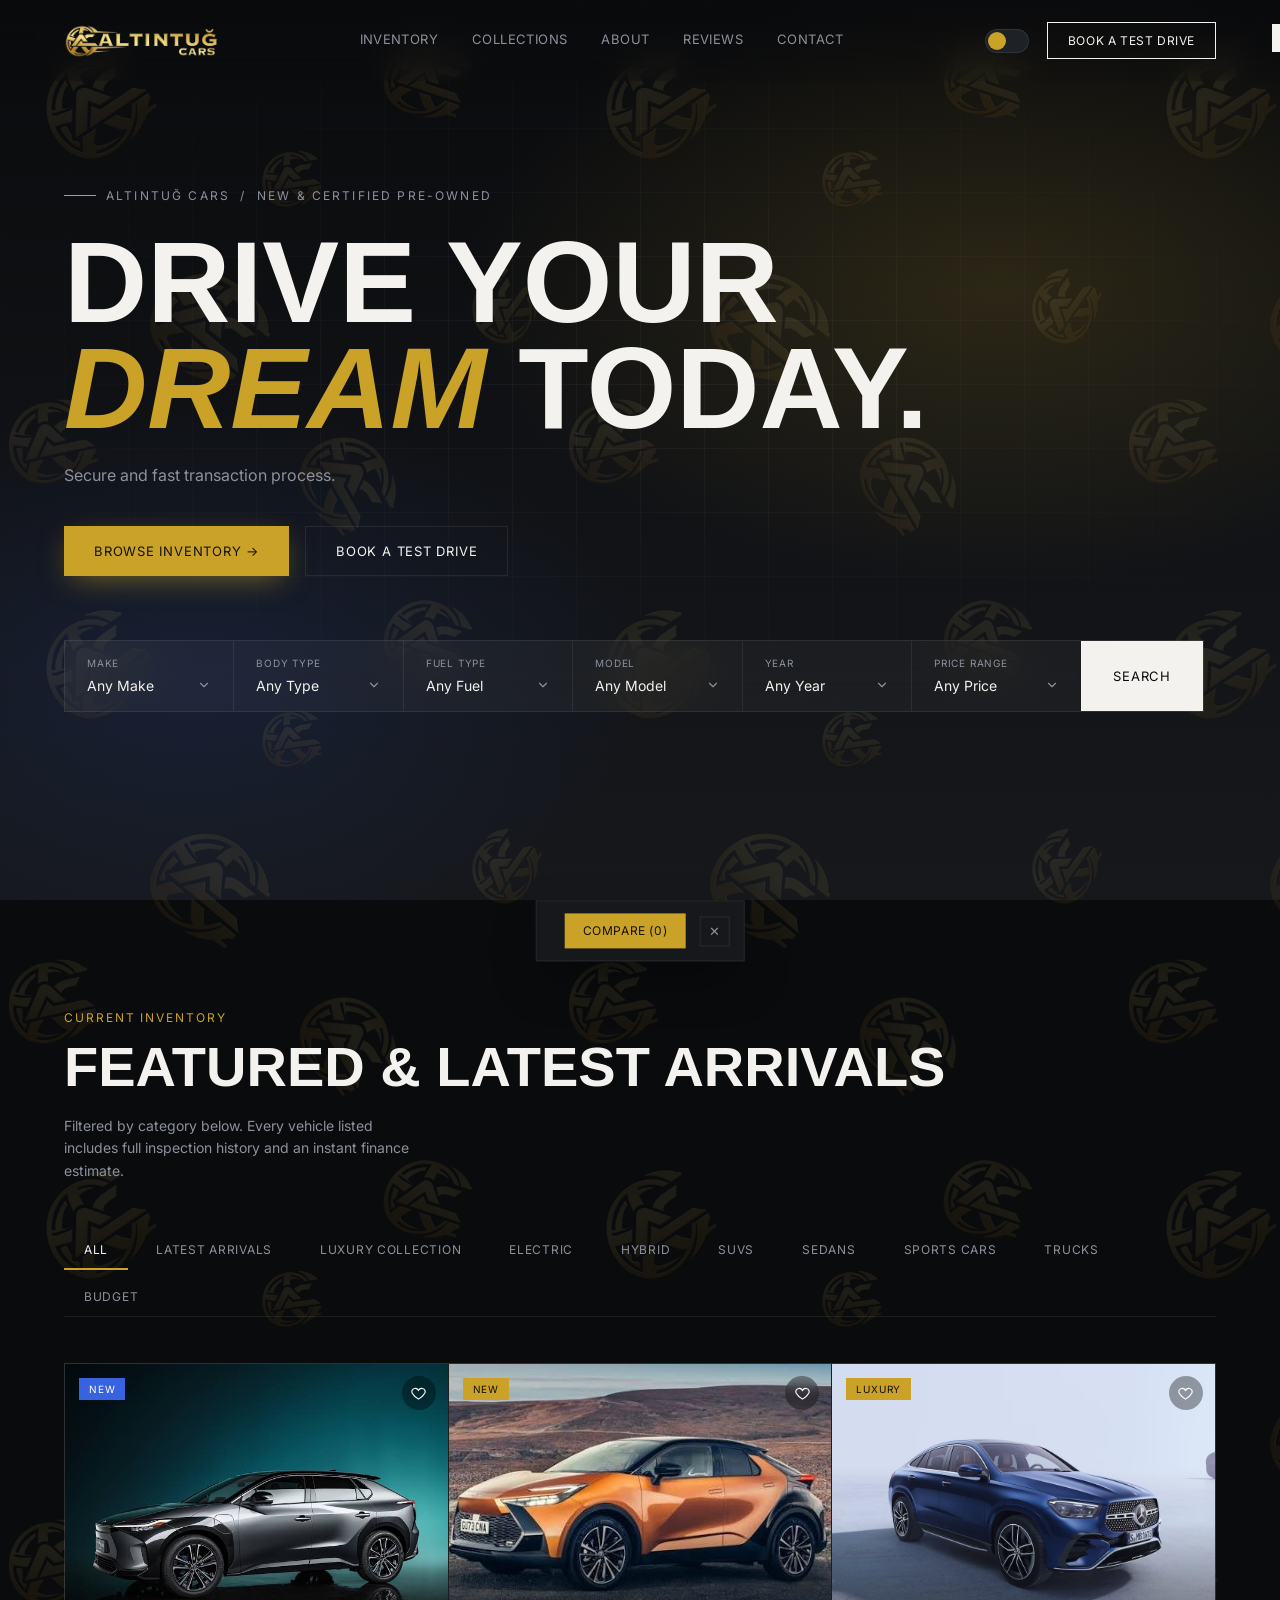
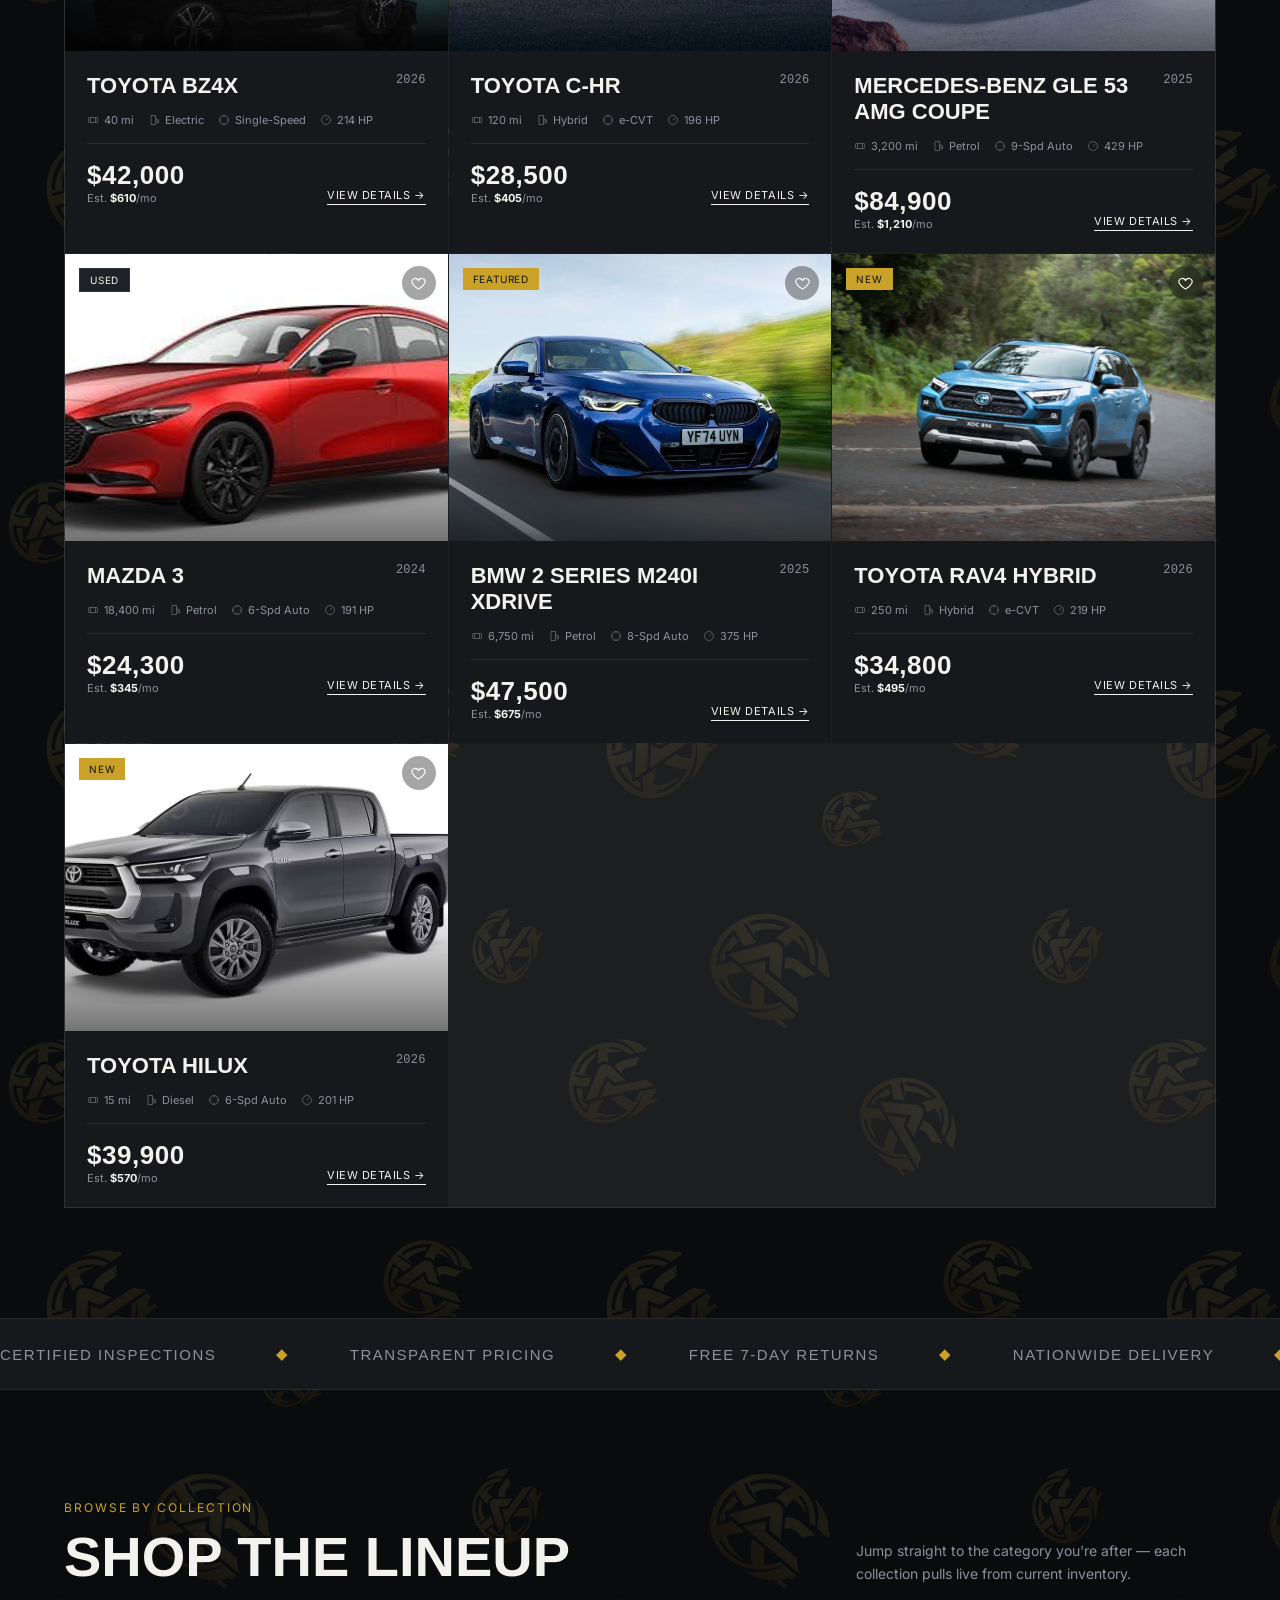
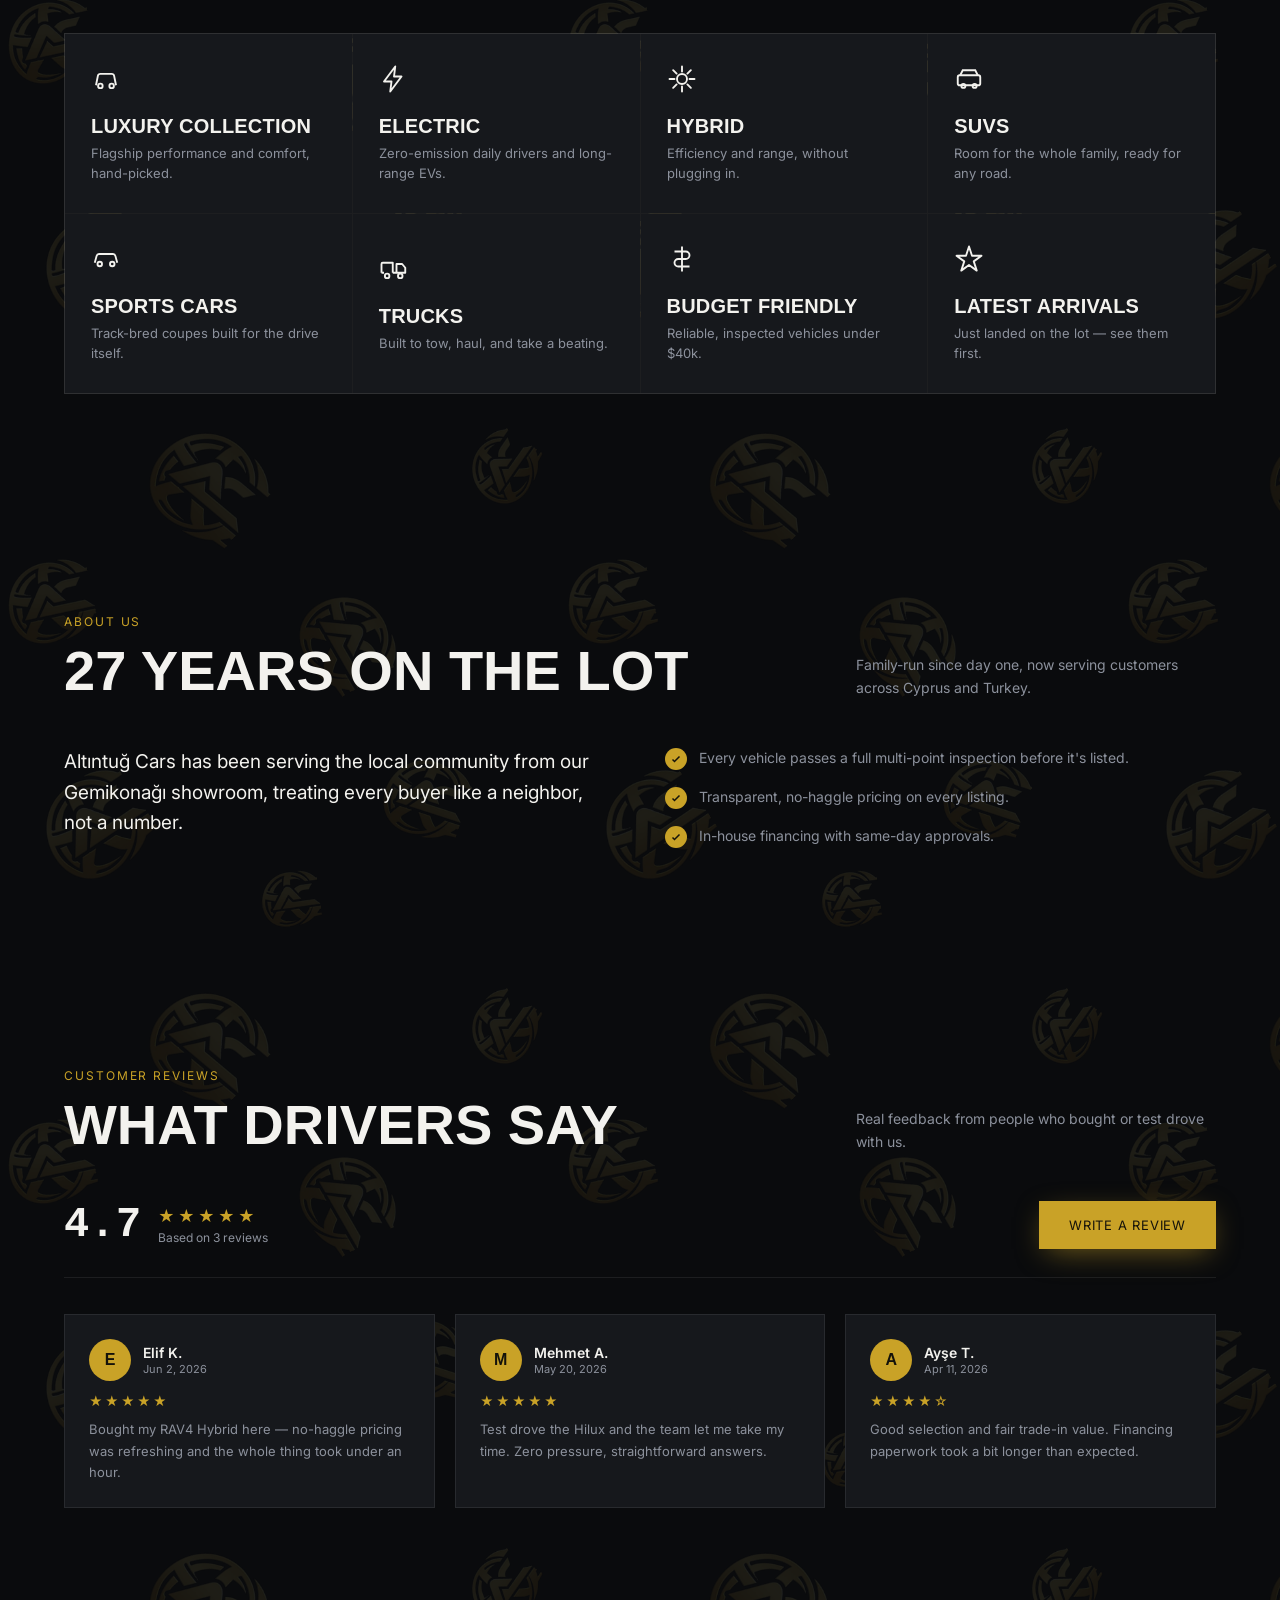
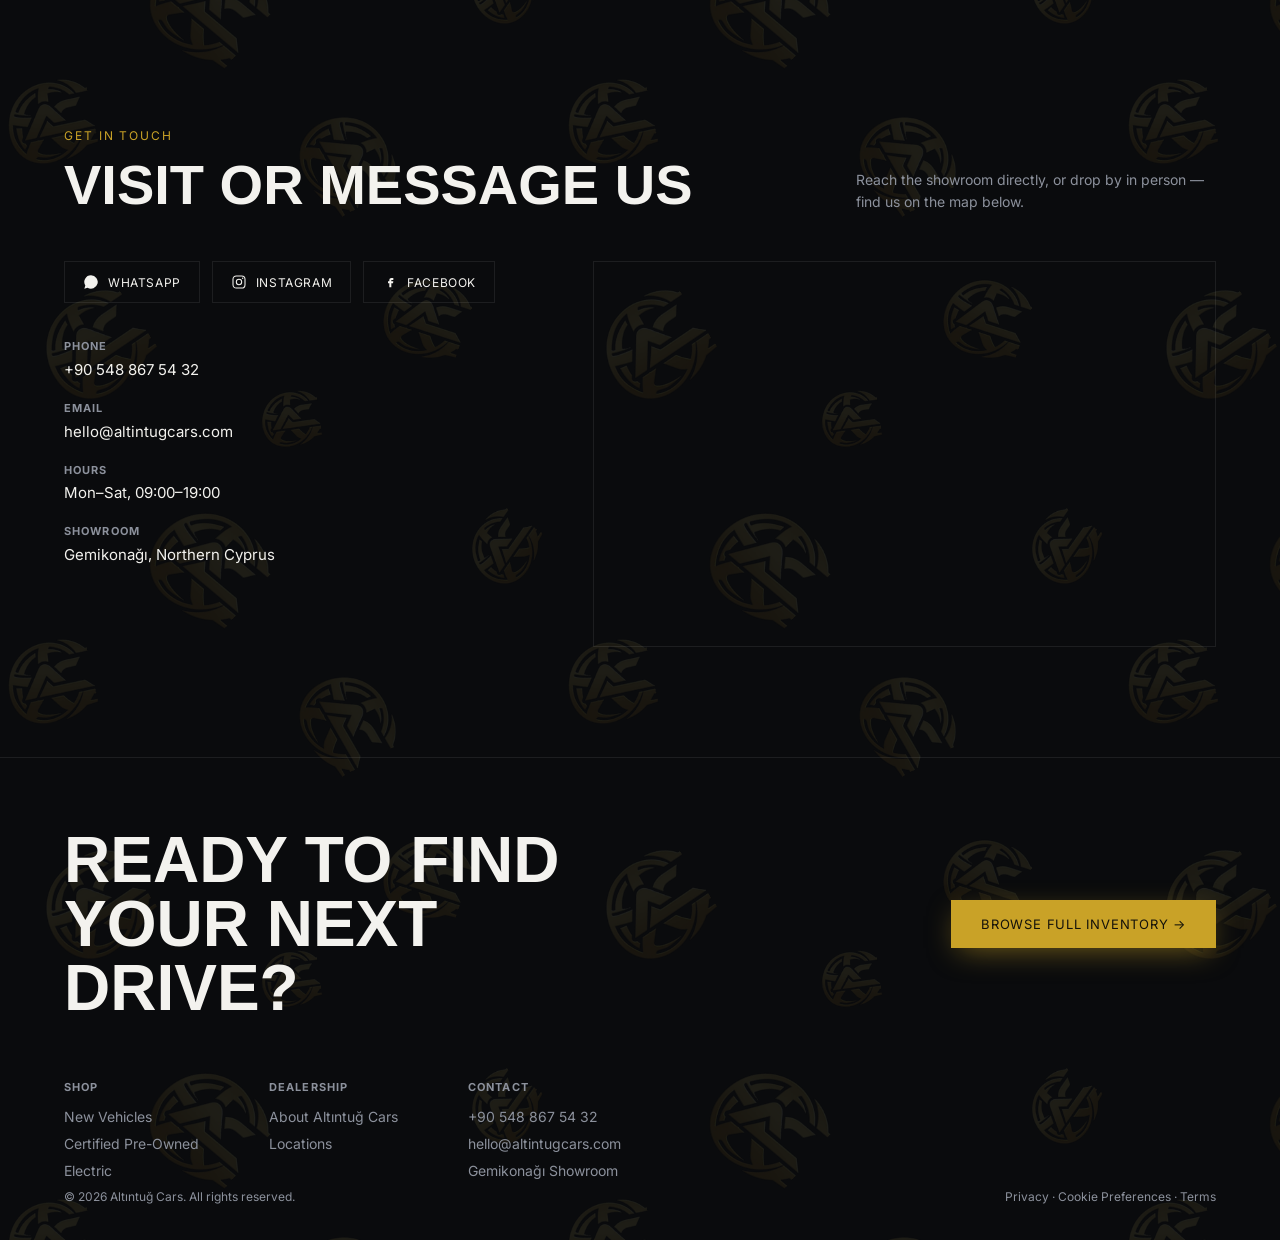
==== commit 1b75cd60: "Add files via upload" ====
--- a/index.html
+++ b/index.html
@@ -16,6 +16,7 @@
     <a href="#inventory">Inventory</a>
     <a href="#collections">Collections</a>
     <a href="#about">About</a>
+    <a href="#reviews">Reviews</a>
     <a href="#contact">Contact</a>
   </div>
   <div class="nav-right">
@@ -30,7 +31,7 @@
 
   <div class="eyebrow"><span class="bar"></span> Altıntuğ Cars &nbsp;/&nbsp; New &amp; Certified Pre-Owned</div>
   <h1 class="hero-title">Drive Your<br><span class="accent">Dream</span> Today.</h1>
-  <p class="hero-sub" id="heroSub">Curated vehicles, from certified pre-owned daily drivers to limited-run performance machines. Every listing inspected, priced transparently, ready this week.</p>
+  <p class="hero-sub" id="heroSub">Secure and fast transaction process.</p>
   <div class="hero-actions">
     <button class="btn-primary" data-action="scroll-inventory">Browse Inventory →</button>
     <button class="btn-ghost" data-action="book-test-drive">Book a Test Drive</button>
@@ -66,6 +67,37 @@
       </div>
     </div>
     <div class="search-field">
+      <label for="fFuel">Fuel Type</label>
+      <div class="select-wrap">
+        <select id="fFuel">
+          <option value="">Any Fuel</option>
+          <option value="Petrol">Petrol</option>
+          <option value="Diesel">Diesel</option>
+          <option value="Hybrid">Hybrid</option>
+          <option value="Electric">Electric</option>
+        </select>
+        <svg class="select-arrow" viewBox="0 0 24 24"><path d="M6 9l6 6 6-6"/></svg>
+      </div>
+    </div>
+    <div class="search-field">
+      <label for="fModel">Model</label>
+      <div class="select-wrap">
+        <select id="fModel">
+          <option value="">Any Model</option>
+        </select>
+        <svg class="select-arrow" viewBox="0 0 24 24"><path d="M6 9l6 6 6-6"/></svg>
+      </div>
+    </div>
+    <div class="search-field">
+      <label for="fYear">Year</label>
+      <div class="select-wrap">
+        <select id="fYear">
+          <option value="">Any Year</option>
+        </select>
+        <svg class="select-arrow" viewBox="0 0 24 24"><path d="M6 9l6 6 6-6"/></svg>
+      </div>
+    </div>
+    <div class="search-field">
       <label for="fPrice">Price Range</label>
       <div class="select-wrap">
         <select id="fPrice">
@@ -80,30 +112,6 @@
     <button class="search-go" id="searchGo">Search</button>
   </div>
 </section>
-
-<div class="cluster">
-  <div class="gauge">
-    <div class="gauge-ticks">
-      <svg viewBox="0 0 64 64"><path d="M6 32 A26 26 0 0 1 58 32" stroke="var(--line)" stroke-width="2" fill="none"/><path d="M6 32 A26 26 0 0 1 58 32" stroke="var(--red)" stroke-width="2" fill="none" stroke-dasharray="82" stroke-dashoffset="10"/></svg>
-    </div>
-    <div class="gauge-value mono" id="gaugeAvailable" data-count="7">0</div>
-    <div class="gauge-label">Cars Available</div>
-  </div>
-  <div class="gauge">
-    <div class="gauge-ticks">
-      <svg viewBox="0 0 64 64"><path d="M6 32 A26 26 0 0 1 58 32" stroke="var(--line)" stroke-width="2" fill="none"/><path d="M6 32 A26 26 0 0 1 58 32" stroke="var(--blue)" stroke-width="2" fill="none" stroke-dasharray="82" stroke-dashoffset="6"/></svg>
-    </div>
-    <div class="gauge-value mono" data-count="200" data-suffix="+">0</div>
-    <div class="gauge-label">Happy Customers</div>
-  </div>
-  <div class="gauge">
-    <div class="gauge-ticks">
-      <svg viewBox="0 0 64 64"><path d="M6 32 A26 26 0 0 1 58 32" stroke="var(--line)" stroke-width="2" fill="none"/><path d="M6 32 A26 26 0 0 1 58 32" stroke="var(--red)" stroke-width="2" fill="none" stroke-dasharray="82" stroke-dashoffset="60"/></svg>
-    </div>
-    <div class="gauge-value mono" data-count="27">0</div>
-    <div class="gauge-label">Years in Business</div>
-  </div>
-</div>
 
 <section class="section" id="inventory">
   <div class="section-head">
@@ -204,10 +212,32 @@
     <ul class="about-points">
       <li><span class="check"><svg viewBox="0 0 24 24"><path d="M5 13l4 4L19 7"/></svg></span> Every vehicle passes a full multi-point inspection before it's listed.</li>
       <li><span class="check"><svg viewBox="0 0 24 24"><path d="M5 13l4 4L19 7"/></svg></span> Transparent, no-haggle pricing on every listing.</li>
-      <li><span class="check"><svg viewBox="0 0 24 24"><path d="M5 13l4 4L19 7"/></svg></span> 7-day free returns if it's not the right fit.</li>
       <li><span class="check"><svg viewBox="0 0 24 24"><path d="M5 13l4 4L19 7"/></svg></span> In-house financing with same-day approvals.</li>
     </ul>
   </div>
+</section>
+
+<section class="section" id="reviews">
+  <div class="section-head">
+    <div>
+      <span class="section-eyebrow">Customer Reviews</span>
+      <h2 class="section-title">What Drivers Say</h2>
+    </div>
+    <p class="section-desc">Real feedback from people who bought or test drove with us.</p>
+  </div>
+
+  <div class="reviews-toolbar">
+    <div class="reviews-summary">
+      <div class="reviews-score mono" id="reviewsScore">—</div>
+      <div>
+        <div class="reviews-stars" id="reviewsStars"></div>
+        <div class="reviews-count" id="reviewsCount">No reviews yet</div>
+      </div>
+    </div>
+    <button class="btn-primary" id="writeReviewBtn">Write a Review</button>
+  </div>
+
+  <div class="reviews-grid" id="reviewsGrid"></div>
 </section>
 
 <section class="section" id="contact">
--- a/style.css
+++ b/style.css
@@ -127,13 +127,13 @@
 
 /* floating search */
 .search-dock{
-  z-index:3; margin-top:64px; display:flex; align-items:stretch; gap:0;
+  z-index:3; margin-top:64px; display:flex; align-items:stretch; flex-wrap:wrap; gap:0;
   background:rgba(255,255,255,0.04); backdrop-filter:blur(20px); border:1px solid var(--line);
-  max-width:900px; animation:rise 1s cubic-bezier(.16,1,.3,1) both; animation-delay:.55s;
+  max-width:1140px; animation:rise 1s cubic-bezier(.16,1,.3,1) both; animation-delay:.55s;
 }
 html[data-theme="light"] .search-dock{background:rgba(255,255,255,0.6);}
 .search-field{
-  flex:1; padding:16px 22px; border-right:1px solid var(--line);
+  flex:1 1 140px; min-width:140px; padding:16px 22px; border-right:1px solid var(--line);
 }
 .search-field:last-of-type{border-right:none;}
 .search-field label{display:block; font-size:10px; text-transform:uppercase; letter-spacing:0.08em; color:var(--text-dim); margin-bottom:6px;}
@@ -337,11 +337,12 @@
 .modal-actions{display:flex; gap:12px; margin-top:22px; flex-wrap:wrap;}
 .form-row{margin-bottom:16px;}
 .form-row label{display:block; font-size:11px; text-transform:uppercase; letter-spacing:0.06em; color:var(--text-dim); margin-bottom:6px;}
-.form-row input, .form-row select{
+.form-row input, .form-row select, .form-row textarea{
   width:100%; padding:12px 14px; background:var(--graphite-2); border:1px solid var(--line); color:var(--text); font-size:14px; font-family:'Inter',sans-serif;
 }
+.form-row textarea{resize:vertical; min-height:90px;}
 .form-row select option{background:var(--graphite); color:var(--text);}
-.form-row input:focus, .form-row select:focus{outline:1px solid var(--red);}
+.form-row input:focus, .form-row select:focus, .form-row textarea:focus{outline:1px solid var(--red);}
 .form-grid{display:grid; grid-template-columns:1fr 1fr; gap:14px;}
 .success-box{text-align:center; padding:30px 10px;}
 .success-box .check{width:56px; height:56px; border-radius:50%; background:var(--red); display:flex; align-items:center; justify-content:center; margin:0 auto 18px;}
@@ -411,6 +412,38 @@
 }
 .about-points .check svg{width:12px; height:12px; stroke:#14120a; fill:none; stroke-width:3;}
 
+/* ---------- REVIEWS ---------- */
+.reviews-toolbar{
+  display:flex; justify-content:space-between; align-items:center; flex-wrap:wrap; gap:20px;
+  margin-bottom:36px; padding-bottom:28px; border-bottom:1px solid var(--line);
+}
+.reviews-summary{display:flex; align-items:center; gap:16px;}
+.reviews-score{font-size:42px; font-weight:700; line-height:1;}
+.reviews-stars{color:var(--red); font-size:16px; letter-spacing:3px;}
+.reviews-count{font-size:12px; color:var(--text-dim); margin-top:4px;}
+.reviews-grid{display:grid; grid-template-columns:repeat(auto-fill, minmax(300px,1fr)); gap:20px;}
+.reviews-empty{grid-column:1/-1; padding:50px 20px; text-align:center; color:var(--text-dim); font-size:14px; border:1px dashed var(--line);}
+.review-card{background:var(--graphite); border:1px solid var(--line); padding:24px;}
+.review-card-head{display:flex; align-items:center; gap:12px; margin-bottom:12px;}
+.review-avatar{
+  width:42px; height:42px; border-radius:50%; background:var(--red); color:#14120a; flex-shrink:0;
+  display:flex; align-items:center; justify-content:center; font-family:'Big Shoulders Display',sans-serif;
+  font-weight:700; font-size:16px; text-transform:uppercase;
+}
+.review-name{font-weight:600; font-size:14px;}
+.review-date{font-size:11px; color:var(--text-dim); margin-top:1px;}
+.review-stars-sm{color:var(--red); font-size:13px; letter-spacing:2px; margin-bottom:10px;}
+.review-text{font-size:13px; color:var(--text-dim); line-height:1.65;}
+
+/* ---------- STAR PICKER (write a review) ---------- */
+.star-picker{display:flex; flex-direction:row-reverse; justify-content:flex-end; gap:4px; margin-bottom:4px;}
+.star-picker input{position:absolute; opacity:0; width:0; height:0;}
+.star-picker label{font-size:30px; line-height:1; color:var(--line); cursor:pointer; transition:color .15s;}
+.star-picker input:checked ~ label{color:var(--red);}
+.star-picker label:hover,
+.star-picker label:hover ~ label{color:var(--red);}
+.star-picker-hint{font-size:11px; color:var(--text-dim); margin-bottom:16px;}
+
 @media(prefers-reduced-motion:reduce){
   *{animation-duration:0.01ms !important; transition-duration:0.01ms !important;}
 }
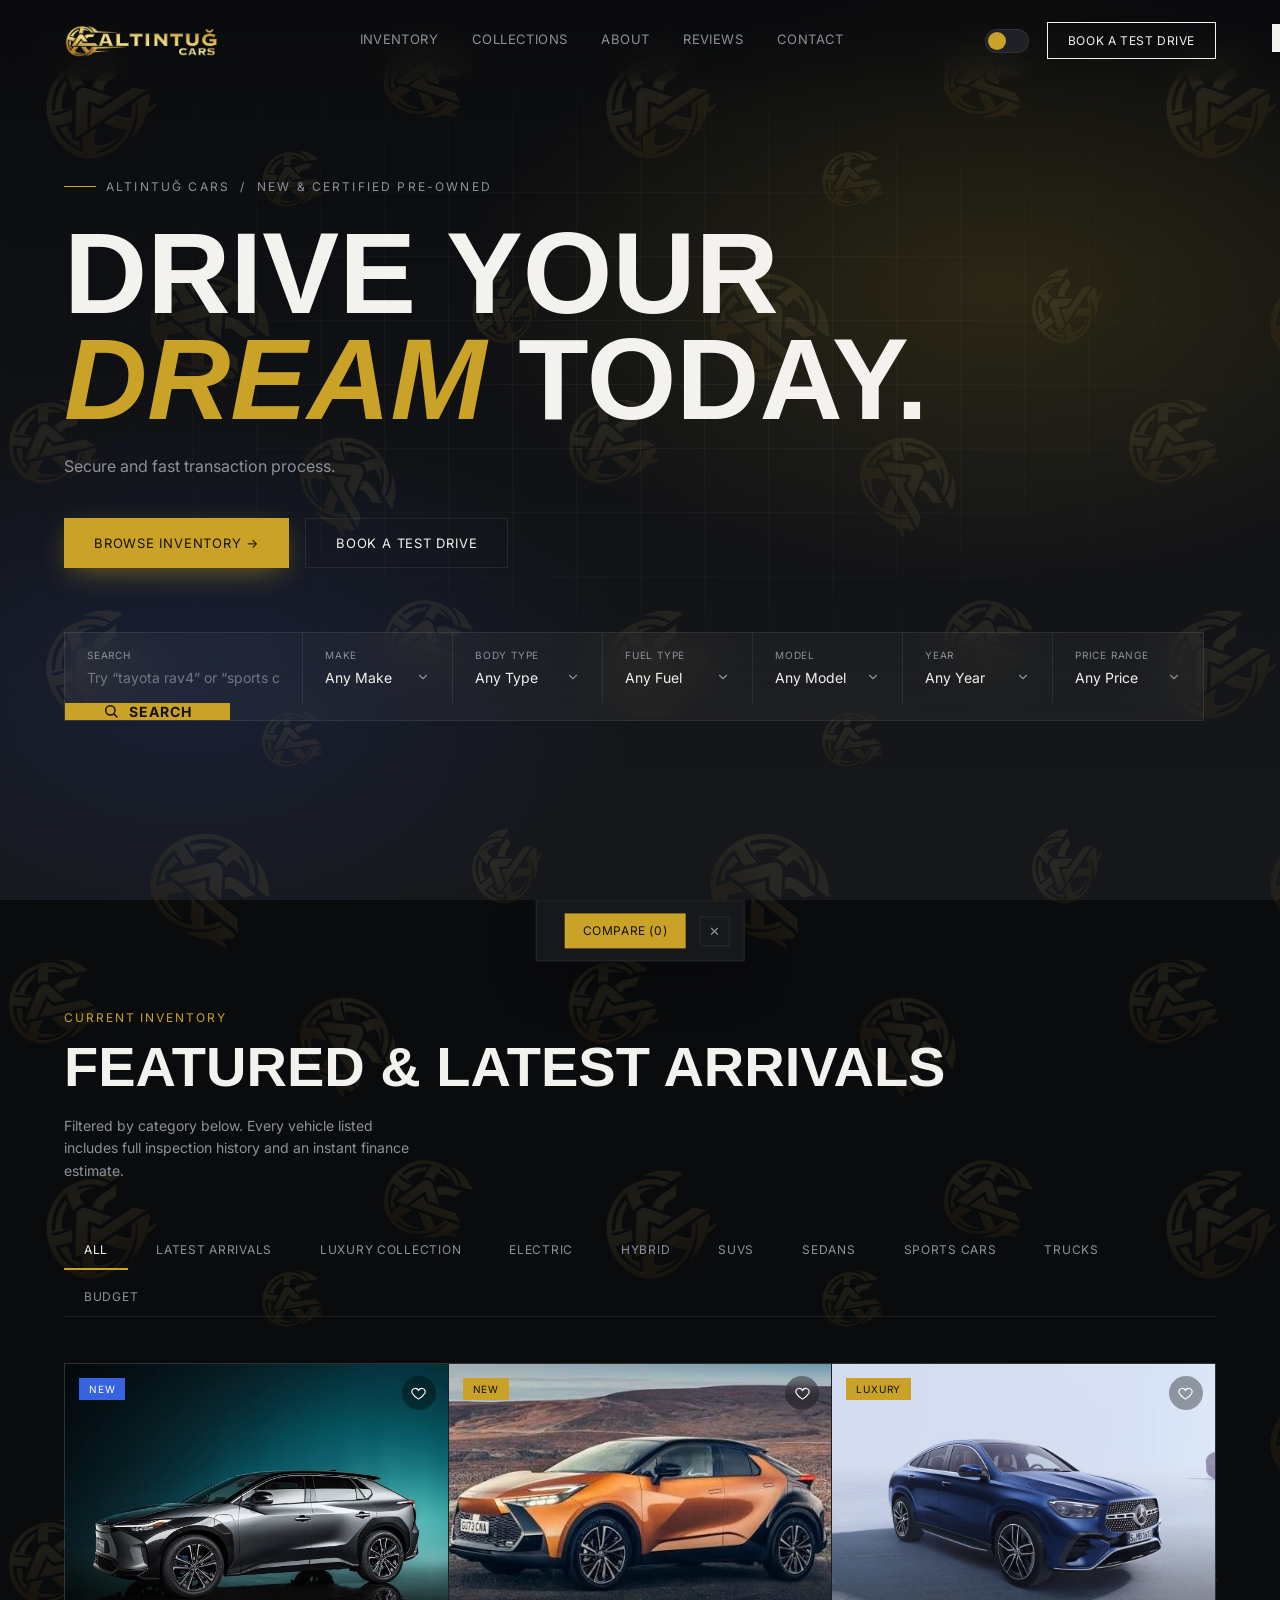
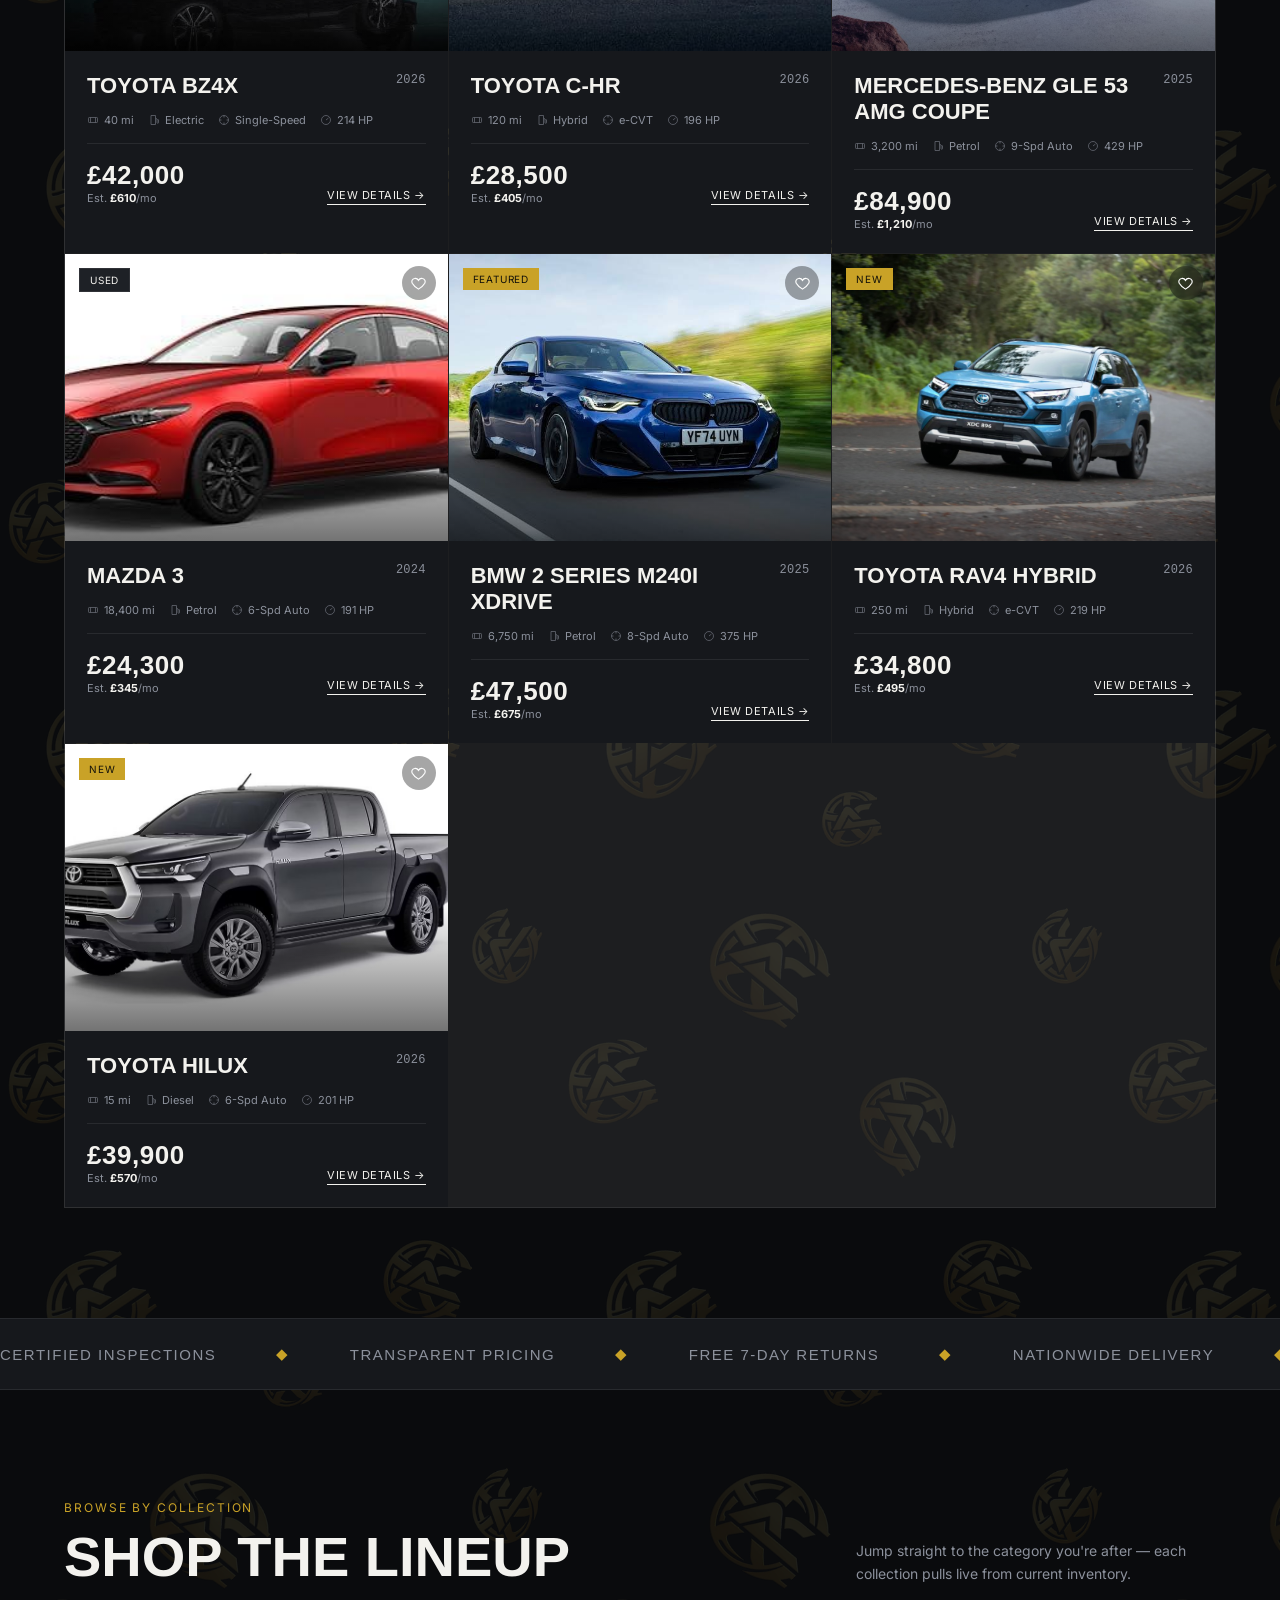
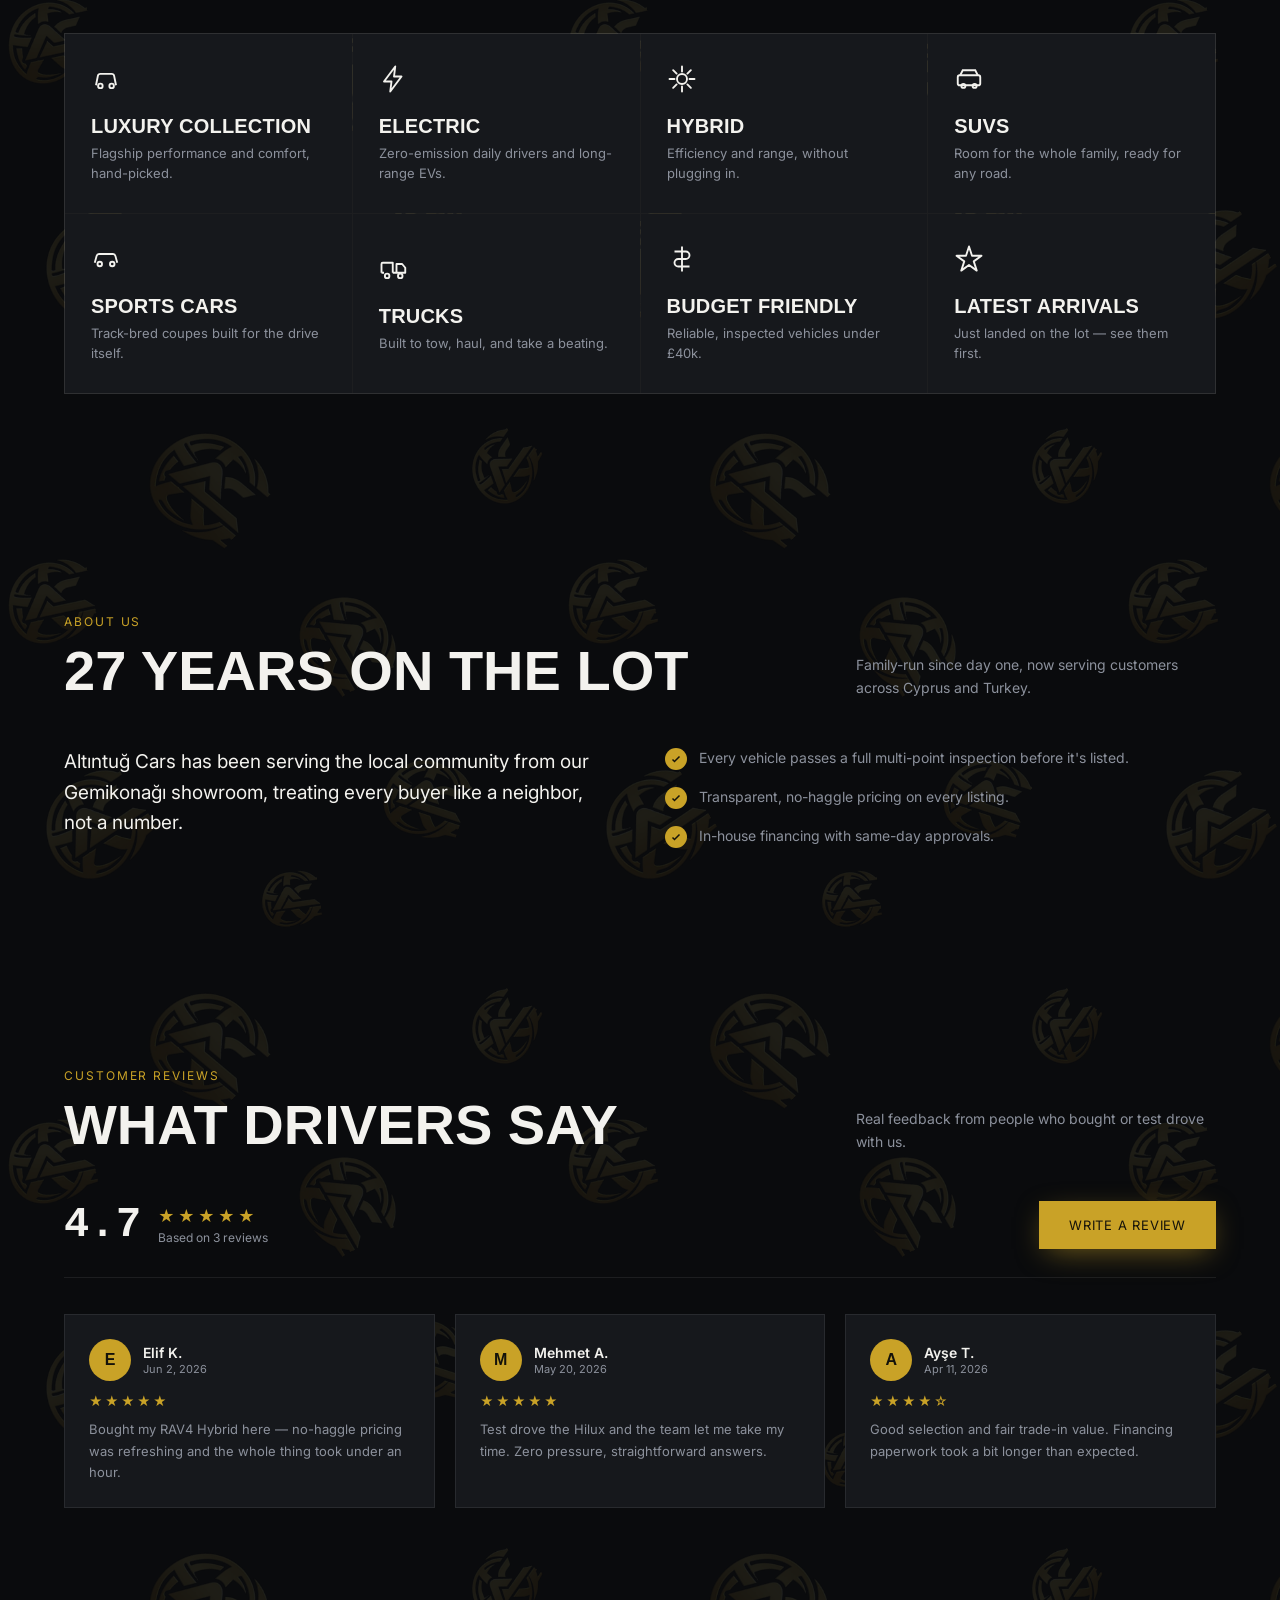
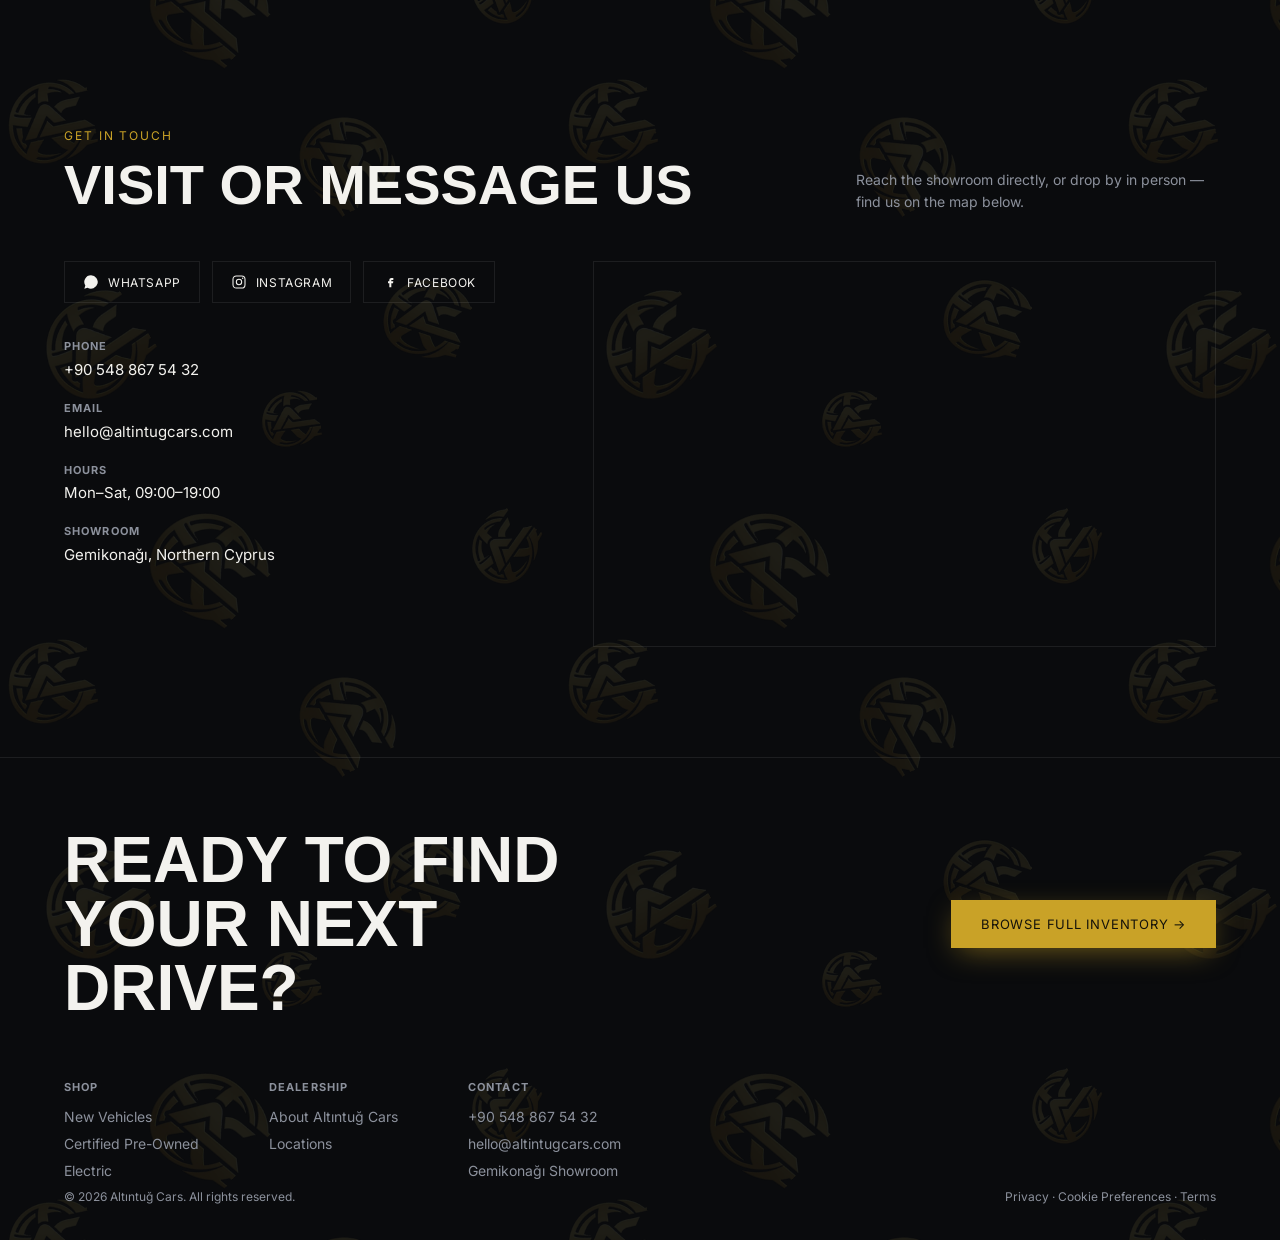
==== commit 82f006df: "Add files via upload" ====
--- a/index.html
+++ b/index.html
@@ -38,6 +38,11 @@
   </div>
 
   <div class="search-dock">
+    <div class="search-field search-field-text">
+      <label for="fQuery">Search</label>
+      <input type="text" id="fQuery" placeholder="Try “tayota rav4” or “sports car”…" autocomplete="off">
+      <div class="search-suggest" id="searchSuggest"></div>
+    </div>
     <div class="search-field">
       <label for="fMake">Make</label>
       <div class="select-wrap">
@@ -102,14 +107,17 @@
       <div class="select-wrap">
         <select id="fPrice">
           <option value="">Any Price</option>
-          <option value="0-40000">Under $40k</option>
-          <option value="40000-80000">$40k–$80k</option>
-          <option value="80000-999999">$80k+</option>
-        </select>
-        <svg class="select-arrow" viewBox="0 0 24 24"><path d="M6 9l6 6 6-6"/></svg>
-      </div>
-    </div>
-    <button class="search-go" id="searchGo">Search</button>
+          <option value="0-40000">Under £40k</option>
+          <option value="40000-80000">£40k–£80k</option>
+          <option value="80000-999999">£80k+</option>
+        </select>
+        <svg class="select-arrow" viewBox="0 0 24 24"><path d="M6 9l6 6 6-6"/></svg>
+      </div>
+    </div>
+    <button class="search-go" id="searchGo">
+      <svg viewBox="0 0 24 24" width="16" height="16" fill="none" stroke="currentColor" stroke-width="2.2" stroke-linecap="round"><circle cx="11" cy="11" r="7"/><path d="M21 21l-4.3-4.3"/></svg>
+      <span>Search</span>
+    </button>
   </div>
 </section>
 
@@ -188,7 +196,7 @@
     <button class="collection-card" data-filter="budget">
       <svg viewBox="0 0 24 24"><path d="M12 2v20M6 6h9a3 3 0 010 6H9a3 3 0 000 6h9" fill="none" stroke="currentColor" stroke-width="1.5"/></svg>
       <h3>Budget Friendly</h3>
-      <p>Reliable, inspected vehicles under $40k.</p>
+      <p>Reliable, inspected vehicles under £40k.</p>
     </button>
     <button class="collection-card" data-filter="new">
       <svg viewBox="0 0 24 24"><path d="M12 2l2.4 7.4H22l-6.2 4.5 2.4 7.4L12 16.8l-6.2 4.5 2.4-7.4L2 9.4h7.6z" fill="none" stroke="currentColor" stroke-width="1.5" stroke-linejoin="round"/></svg>
@@ -328,6 +336,14 @@
   <div class="modal" id="modalBody"></div>
 </div>
 
+<!-- ---------- PHOTO LIGHTBOX (large photo viewer) ---------- -->
+<div class="lightbox-overlay" id="lightboxOverlay">
+  <button class="lightbox-close" id="lightboxClose" title="Close">✕</button>
+  <button class="lightbox-arrow prev" id="lightboxPrev" title="Previous">‹</button>
+  <img id="lightboxImg" src="" alt="Vehicle photo">
+  <button class="lightbox-arrow next" id="lightboxNext" title="Next">›</button>
+</div>
+
 <!-- ---------- COMPARE TRAY ---------- -->
 <div class="compare-tray" id="compareTray">
   <div class="compare-tray-items" id="compareItems"></div>
--- a/style.css
+++ b/style.css
@@ -137,6 +137,30 @@
 }
 .search-field:last-of-type{border-right:none;}
 .search-field label{display:block; font-size:10px; text-transform:uppercase; letter-spacing:0.08em; color:var(--text-dim); margin-bottom:6px;}
+
+/* ---------- TYPED SEARCH + AUTOCOMPLETE ---------- */
+.search-field-text{position:relative; flex:1.8 1 220px;}
+.search-field-text input[type="text"]{
+  appearance:none; background:transparent; border:none; color:var(--text); font-size:14px; width:100%;
+  font-family:'Inter',sans-serif;
+}
+.search-field-text input[type="text"]:focus{outline:none;}
+.search-field-text input[type="text"]::placeholder{color:var(--text-dim); opacity:0.75;}
+.search-suggest{
+  position:absolute; top:calc(100% + 1px); left:0; right:-1px; z-index:20; background:var(--graphite);
+  border:1px solid var(--line); max-height:280px; overflow-y:auto; display:none;
+  box-shadow:0 20px 50px -12px rgba(0,0,0,0.5);
+}
+.search-suggest.show{display:block;}
+.search-suggest-item{
+  padding:11px 18px; font-size:13px; cursor:pointer; display:flex; justify-content:space-between; align-items:center;
+  gap:14px; color:var(--text); border-bottom:1px solid var(--line);
+}
+.search-suggest-item:last-child{border-bottom:none;}
+.search-suggest-item:hover{background:var(--graphite-2);}
+.search-suggest-item b{color:var(--text-dim); font-weight:500; font-family:'JetBrains Mono',monospace; font-size:12px; white-space:nowrap;}
+.search-suggest-empty{color:var(--text-dim); cursor:default;}
+.search-suggest-empty:hover{background:none;}
 .select-wrap{position:relative;}
 .select-wrap select{
   appearance:none; -webkit-appearance:none; -moz-appearance:none;
@@ -156,10 +180,14 @@
   fill:none; stroke:var(--text-dim); stroke-width:2; stroke-linecap:round; stroke-linejoin:round;
 }
 .search-go{
-  background:var(--text); color:var(--obsidian); border:none; padding:0 32px; font-size:13px; text-transform:uppercase;
-  letter-spacing:0.06em; cursor:pointer; transition:opacity .2s;
-}
-.search-go:hover{opacity:0.85;}
+  background:var(--red); color:#14120a; border:none; padding:0 38px; font-size:14px; font-weight:700; text-transform:uppercase;
+  letter-spacing:0.07em; cursor:pointer; transition:transform .2s ease, box-shadow .2s ease, opacity .2s ease;
+  display:flex; align-items:center; justify-content:center; gap:10px; min-width:160px;
+  box-shadow:0 10px 28px -10px rgba(201,162,39,0.65);
+}
+.search-go svg{flex-shrink:0;}
+.search-go:hover{transform:translateY(-2px); box-shadow:0 16px 34px -10px rgba(201,162,39,0.8);}
+.search-go:active{transform:translateY(0);}
 
 /* ---------- STATS / INSTRUMENT CLUSTER ---------- */
 .cluster{
@@ -217,8 +245,9 @@
 
 /* ---------- MODAL HERO GALLERY (large photo + slideshow dots) ---------- */
 .modal-hero-gallery{position:relative; margin-bottom:22px; background:var(--graphite-2); overflow:hidden;}
-.modal-hero-gallery .hero-img-wrap{aspect-ratio:16/10; overflow:hidden;}
+.modal-hero-gallery .hero-img-wrap{aspect-ratio:4/3; overflow:hidden;}
 .modal-hero-gallery img{width:100%; height:100%; object-fit:cover; display:block;}
+.modal-hero-gallery .hero-img-wrap img{cursor:zoom-in;}
 .modal-hero-gallery .gallery-arrow{
   position:absolute; top:50%; transform:translateY(-50%); width:36px; height:36px; border-radius:50%;
   background:rgba(10,11,13,0.55); backdrop-filter:blur(6px); border:none; color:#fff; cursor:pointer;
@@ -320,7 +349,7 @@
 }
 .modal-overlay.open{opacity:1; pointer-events:auto;}
 .modal{
-  background:var(--graphite); border:1px solid var(--line); max-width:640px; width:100%; max-height:86vh; overflow-y:auto;
+  background:var(--graphite); border:1px solid var(--line); max-width:760px; width:100%; max-height:86vh; overflow-y:auto;
   transform:translateY(16px) scale(0.98); transition:transform .3s cubic-bezier(.16,1,.3,1);
   padding:34px;
 }
@@ -381,6 +410,7 @@
   .grid{grid-template-columns:1fr;}
   .search-dock{flex-direction:column;}
   .search-field{border-right:none; border-bottom:1px solid var(--line);}
+  .search-go{min-width:0; width:100%; padding:18px 20px;}
   .contact-grid{grid-template-columns:1fr;}
   .form-grid{grid-template-columns:1fr;}
   .collections-grid{grid-template-columns:1fr 1fr;}
@@ -444,6 +474,33 @@
 .star-picker label:hover ~ label{color:var(--red);}
 .star-picker-hint{font-size:11px; color:var(--text-dim); margin-bottom:16px;}
 
+/* ---------- PHOTO LIGHTBOX (large / zoomed view) ---------- */
+.lightbox-overlay{
+  position:fixed; inset:0; z-index:500; background:rgba(5,5,6,0.94);
+  display:flex; align-items:center; justify-content:center; padding:40px;
+  opacity:0; pointer-events:none; transition:opacity .25s ease;
+}
+.lightbox-overlay.open{opacity:1; pointer-events:auto;}
+.lightbox-overlay img{max-width:100%; max-height:90vh; object-fit:contain; box-shadow:0 30px 80px -20px rgba(0,0,0,0.7);}
+.lightbox-close{
+  position:absolute; top:24px; right:28px; background:none; border:1px solid var(--line); color:#fff;
+  width:40px; height:40px; font-size:16px; cursor:pointer; transition:border-color .2s;
+}
+.lightbox-close:hover{border-color:var(--red);}
+.lightbox-arrow{
+  position:absolute; top:50%; transform:translateY(-50%); background:rgba(255,255,255,0.08); border:1px solid var(--line);
+  color:#fff; width:48px; height:48px; border-radius:50%; font-size:26px; line-height:1; cursor:pointer;
+  display:flex; align-items:center; justify-content:center; transition:background .2s;
+}
+.lightbox-arrow:hover{background:var(--red); color:#14120a;}
+.lightbox-arrow.prev{left:24px;}
+.lightbox-arrow.next{right:24px;}
+@media(max-width:640px){
+  .lightbox-overlay{padding:16px;}
+  .lightbox-arrow{width:38px; height:38px; font-size:20px;}
+  .lightbox-close{top:14px; right:14px; width:34px; height:34px;}
+}
+
 @media(prefers-reduced-motion:reduce){
   *{animation-duration:0.01ms !important; transition-duration:0.01ms !important;}
 }
